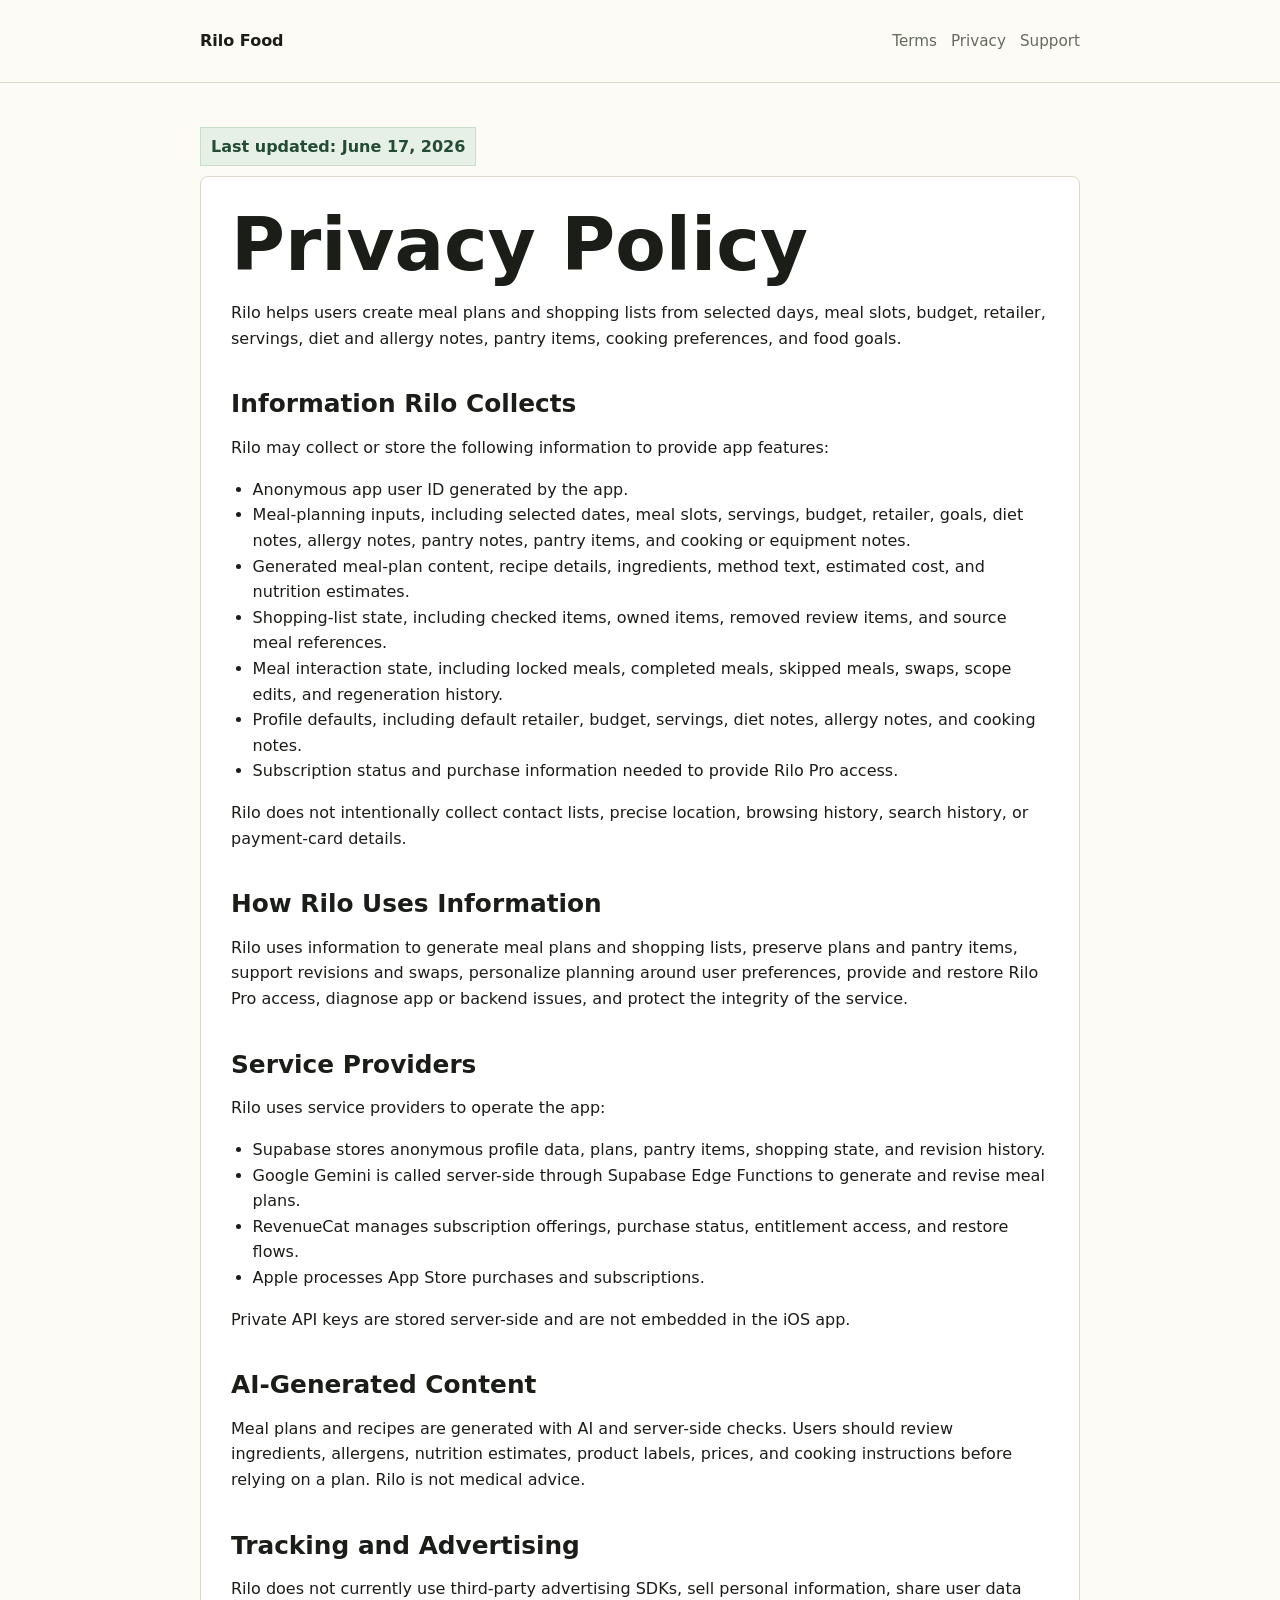
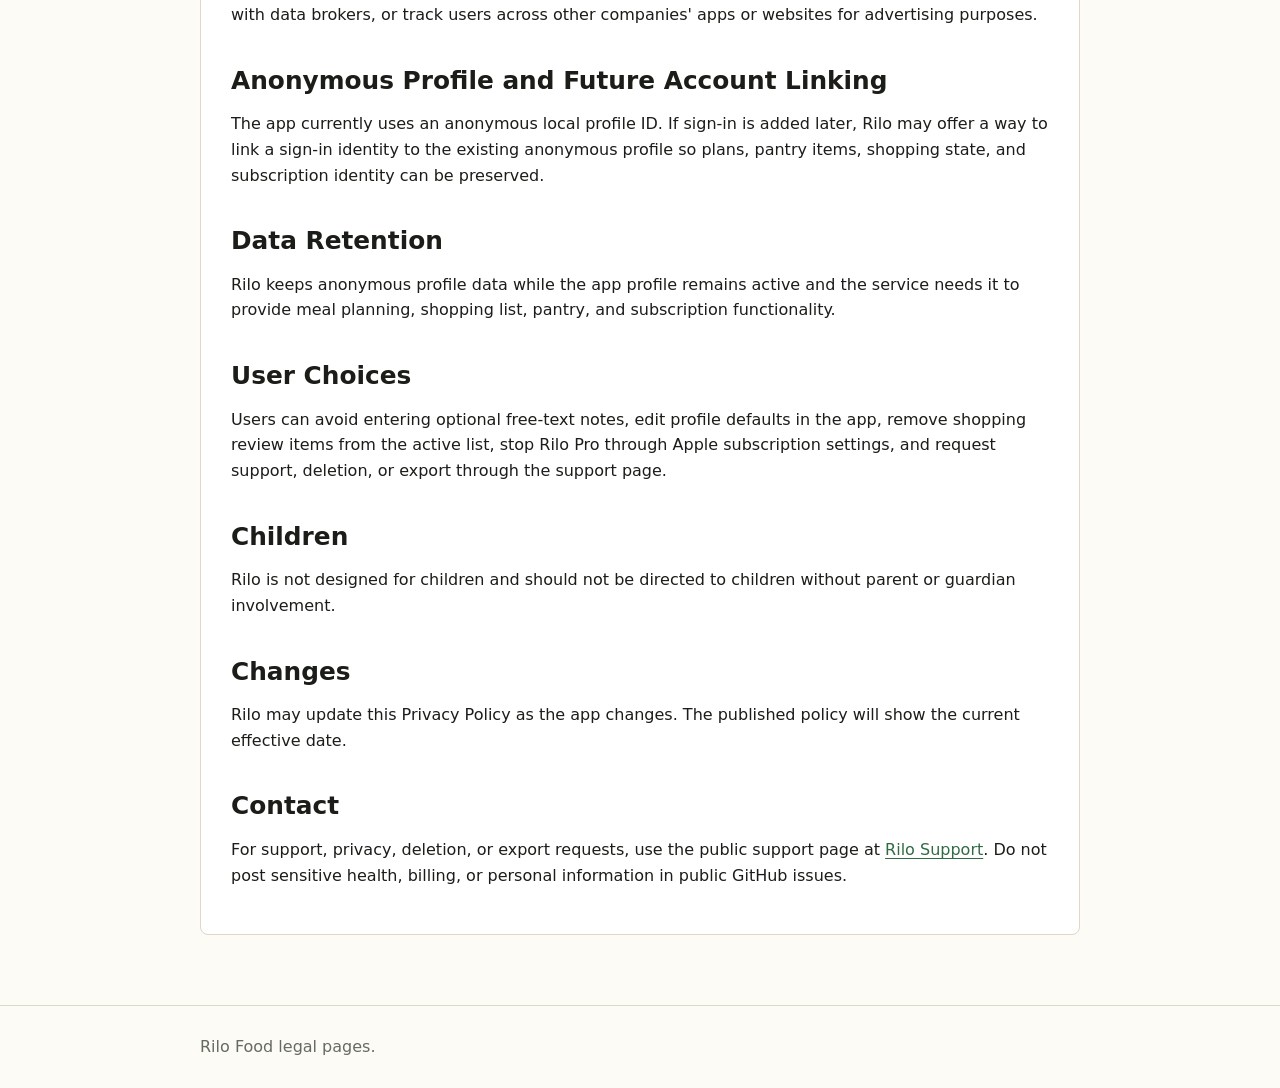
==== privacy/index.html @ 9cd0ecc7 "Add Rilo Food legal pages" ====
<!doctype html>
<html lang="en">
  <head>
    <meta charset="utf-8">
    <meta name="viewport" content="width=device-width, initial-scale=1">
    <title>Privacy Policy - Rilo Food</title>
    <meta name="description" content="Privacy Policy for Rilo Food.">
    <link rel="stylesheet" href="../assets/styles.css">
  </head>
  <body>
    <header class="site-header">
      <div class="wrap nav">
        <a class="brand" href="../">Rilo Food</a>
        <nav class="nav-links" aria-label="Legal pages">
          <a href="../terms/">Terms</a>
          <a href="../privacy/">Privacy</a>
          <a href="../support/">Support</a>
        </nav>
      </div>
    </header>

    <main class="wrap">
      <p class="updated">Last updated: June 17, 2026</p>
      <article class="legal">
        <h1>Privacy Policy</h1>
        <p>Rilo helps users create meal plans and shopping lists from selected days, meal slots, budget, retailer, servings, diet and allergy notes, pantry items, cooking preferences, and food goals.</p>

        <h2>Information Rilo Collects</h2>
        <p>Rilo may collect or store the following information to provide app features:</p>
        <ul>
          <li>Anonymous app user ID generated by the app.</li>
          <li>Meal-planning inputs, including selected dates, meal slots, servings, budget, retailer, goals, diet notes, allergy notes, pantry notes, pantry items, and cooking or equipment notes.</li>
          <li>Generated meal-plan content, recipe details, ingredients, method text, estimated cost, and nutrition estimates.</li>
          <li>Shopping-list state, including checked items, owned items, removed review items, and source meal references.</li>
          <li>Meal interaction state, including locked meals, completed meals, skipped meals, swaps, scope edits, and regeneration history.</li>
          <li>Profile defaults, including default retailer, budget, servings, diet notes, allergy notes, and cooking notes.</li>
          <li>Subscription status and purchase information needed to provide Rilo Pro access.</li>
        </ul>
        <p>Rilo does not intentionally collect contact lists, precise location, browsing history, search history, or payment-card details.</p>

        <h2>How Rilo Uses Information</h2>
        <p>Rilo uses information to generate meal plans and shopping lists, preserve plans and pantry items, support revisions and swaps, personalize planning around user preferences, provide and restore Rilo Pro access, diagnose app or backend issues, and protect the integrity of the service.</p>

        <h2>Service Providers</h2>
        <p>Rilo uses service providers to operate the app:</p>
        <ul>
          <li>Supabase stores anonymous profile data, plans, pantry items, shopping state, and revision history.</li>
          <li>Google Gemini is called server-side through Supabase Edge Functions to generate and revise meal plans.</li>
          <li>RevenueCat manages subscription offerings, purchase status, entitlement access, and restore flows.</li>
          <li>Apple processes App Store purchases and subscriptions.</li>
        </ul>
        <p>Private API keys are stored server-side and are not embedded in the iOS app.</p>

        <h2>AI-Generated Content</h2>
        <p>Meal plans and recipes are generated with AI and server-side checks. Users should review ingredients, allergens, nutrition estimates, product labels, prices, and cooking instructions before relying on a plan. Rilo is not medical advice.</p>

        <h2>Tracking and Advertising</h2>
        <p>Rilo does not currently use third-party advertising SDKs, sell personal information, share user data with data brokers, or track users across other companies' apps or websites for advertising purposes.</p>

        <h2>Anonymous Profile and Future Account Linking</h2>
        <p>The app currently uses an anonymous local profile ID. If sign-in is added later, Rilo may offer a way to link a sign-in identity to the existing anonymous profile so plans, pantry items, shopping state, and subscription identity can be preserved.</p>

        <h2>Data Retention</h2>
        <p>Rilo keeps anonymous profile data while the app profile remains active and the service needs it to provide meal planning, shopping list, pantry, and subscription functionality.</p>

        <h2>User Choices</h2>
        <p>Users can avoid entering optional free-text notes, edit profile defaults in the app, remove shopping review items from the active list, stop Rilo Pro through Apple subscription settings, and request support, deletion, or export through the support page.</p>

        <h2>Children</h2>
        <p>Rilo is not designed for children and should not be directed to children without parent or guardian involvement.</p>

        <h2>Changes</h2>
        <p>Rilo may update this Privacy Policy as the app changes. The published policy will show the current effective date.</p>

        <h2>Contact</h2>
        <p>For support, privacy, deletion, or export requests, use the public support page at <a href="../support/">Rilo Support</a>. Do not post sensitive health, billing, or personal information in public GitHub issues.</p>
      </article>
    </main>

    <footer class="site-footer">
      <div class="wrap muted">Rilo Food legal pages.</div>
    </footer>
  </body>
</html>
---- assets/styles.css ----
:root {
  color-scheme: light;
  --ink: #1b1d18;
  --muted: #666b5f;
  --paper: #fcfbf6;
  --panel: #ffffff;
  --line: #ded8c8;
  --accent: #316b45;
  --accent-soft: #e7f0e7;
}

* {
  box-sizing: border-box;
}

html {
  background: var(--paper);
  color: var(--ink);
  font-family: Inter, ui-sans-serif, system-ui, -apple-system, BlinkMacSystemFont, "Segoe UI", sans-serif;
  line-height: 1.6;
}

body {
  margin: 0;
}

a {
  color: var(--accent);
  text-decoration-thickness: 0.08em;
  text-underline-offset: 0.16em;
}

.site-header,
.site-footer {
  border-color: var(--line);
  border-style: solid;
  border-width: 0 0 1px;
}

.site-footer {
  border-width: 1px 0 0;
}

.wrap {
  margin: 0 auto;
  max-width: 920px;
  padding: 28px 20px;
}

.nav {
  align-items: center;
  display: flex;
  gap: 18px;
  justify-content: space-between;
}

.brand {
  color: var(--ink);
  font-weight: 800;
  letter-spacing: 0;
  text-decoration: none;
}

.nav-links {
  display: flex;
  flex-wrap: wrap;
  gap: 14px;
  justify-content: flex-end;
}

.nav-links a {
  color: var(--muted);
  font-size: 0.95rem;
  text-decoration: none;
}

.hero {
  padding: 60px 20px 42px;
}

.eyebrow {
  color: var(--accent);
  font-size: 0.78rem;
  font-weight: 800;
  letter-spacing: 0.08em;
  margin: 0 0 12px;
  text-transform: uppercase;
}

h1 {
  font-size: clamp(2.2rem, 6vw, 4.6rem);
  line-height: 1.02;
  margin: 0 0 18px;
  max-width: 780px;
}

h2 {
  font-size: 1.55rem;
  line-height: 1.2;
  margin: 38px 0 12px;
}

h3 {
  font-size: 1.1rem;
  margin: 26px 0 8px;
}

p,
li {
  font-size: 1rem;
}

.lead {
  color: var(--muted);
  font-size: 1.16rem;
  max-width: 720px;
}

.updated {
  background: var(--accent-soft);
  border: 1px solid #c9dec9;
  color: #244b33;
  display: inline-block;
  font-weight: 700;
  margin: 16px 0 10px;
  padding: 6px 10px;
}

.cards {
  display: grid;
  gap: 14px;
  grid-template-columns: repeat(auto-fit, minmax(220px, 1fr));
  margin-top: 26px;
}

.card {
  background: var(--panel);
  border: 1px solid var(--line);
  border-radius: 8px;
  color: var(--ink);
  display: block;
  padding: 18px;
  text-decoration: none;
}

.card strong {
  display: block;
  font-size: 1.05rem;
  margin-bottom: 6px;
}

.card span {
  color: var(--muted);
  display: block;
}

.legal {
  background: var(--panel);
  border: 1px solid var(--line);
  border-radius: 8px;
  margin-bottom: 42px;
  padding: 30px;
}

.legal ul,
.legal ol {
  padding-left: 1.35rem;
}

.notice {
  background: #fff8dd;
  border: 1px solid #e8d994;
  border-radius: 8px;
  margin: 24px 0;
  padding: 14px 16px;
}

.muted {
  color: var(--muted);
}

@media (max-width: 640px) {
  .nav {
    align-items: flex-start;
    flex-direction: column;
  }

  .hero {
    padding-top: 42px;
  }

  .legal {
    border-left: 0;
    border-radius: 0;
    border-right: 0;
    margin-left: -20px;
    margin-right: -20px;
    padding: 22px 20px;
  }
}
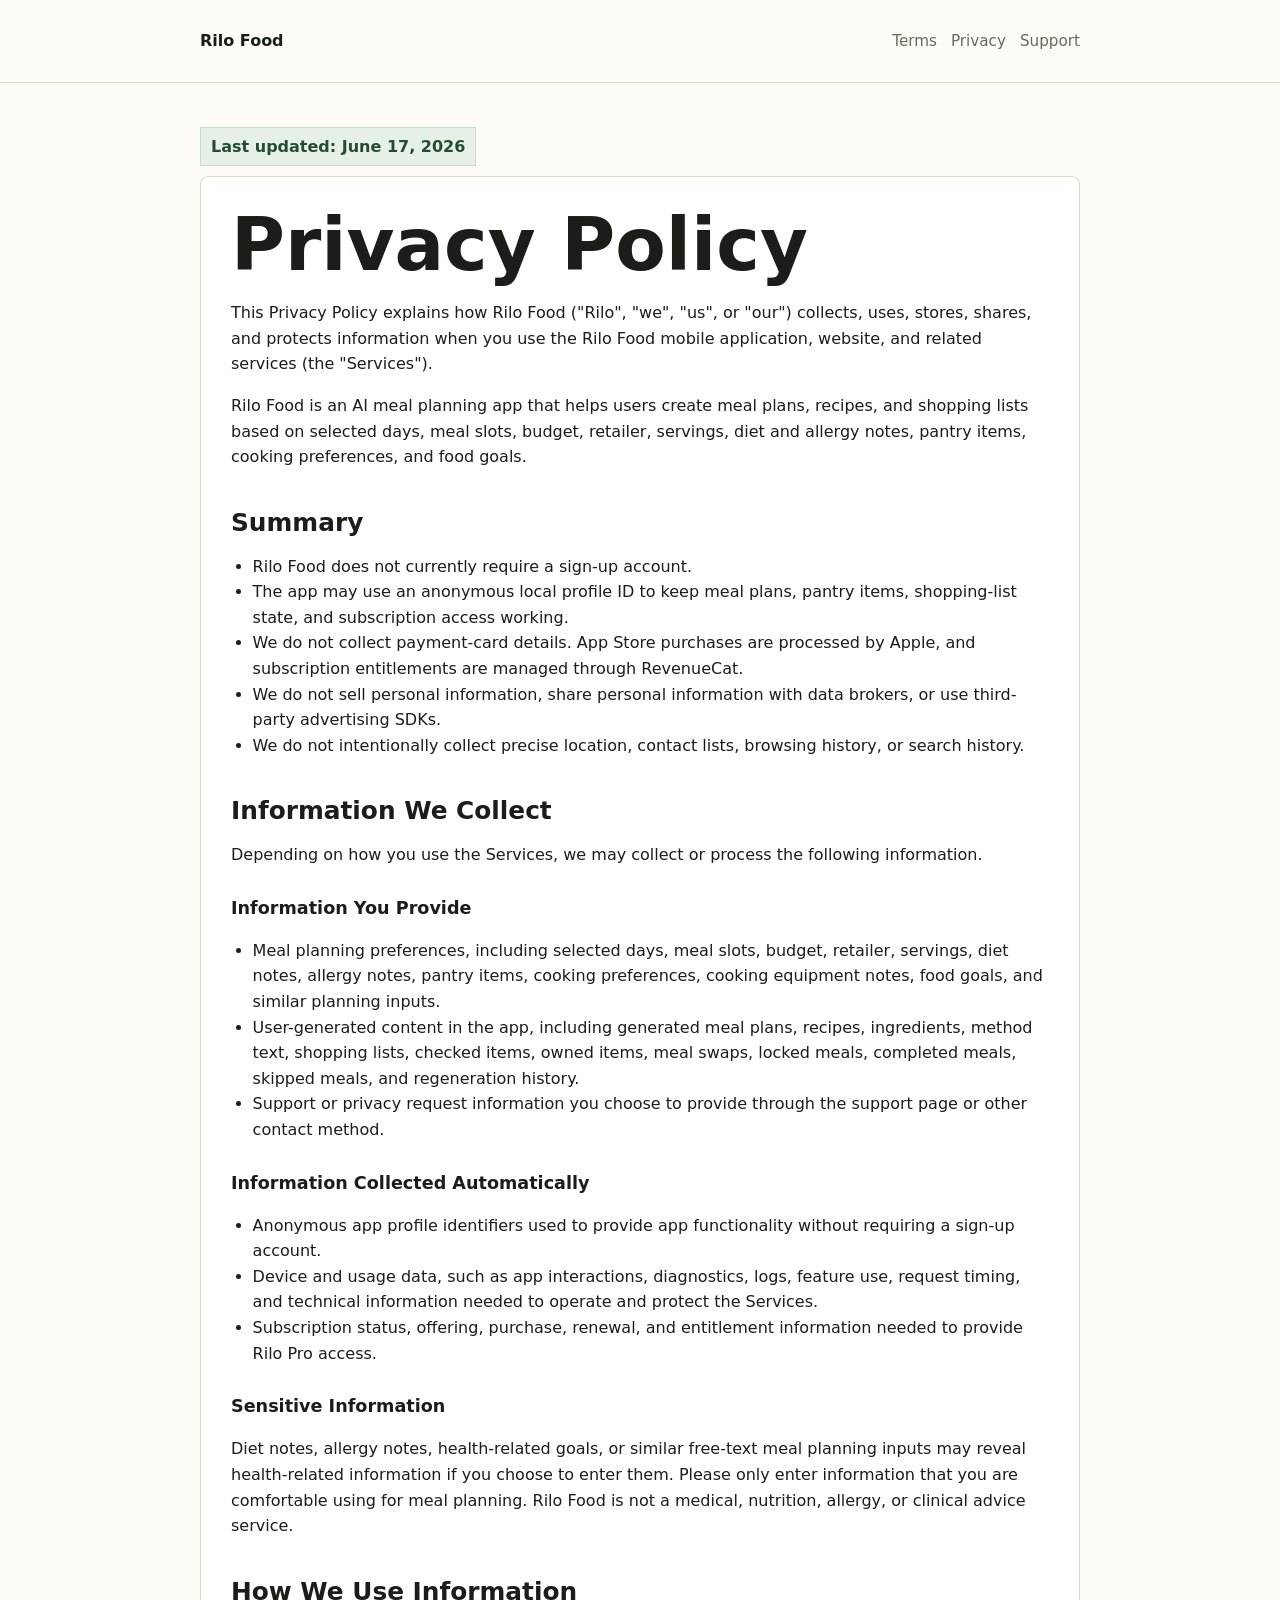
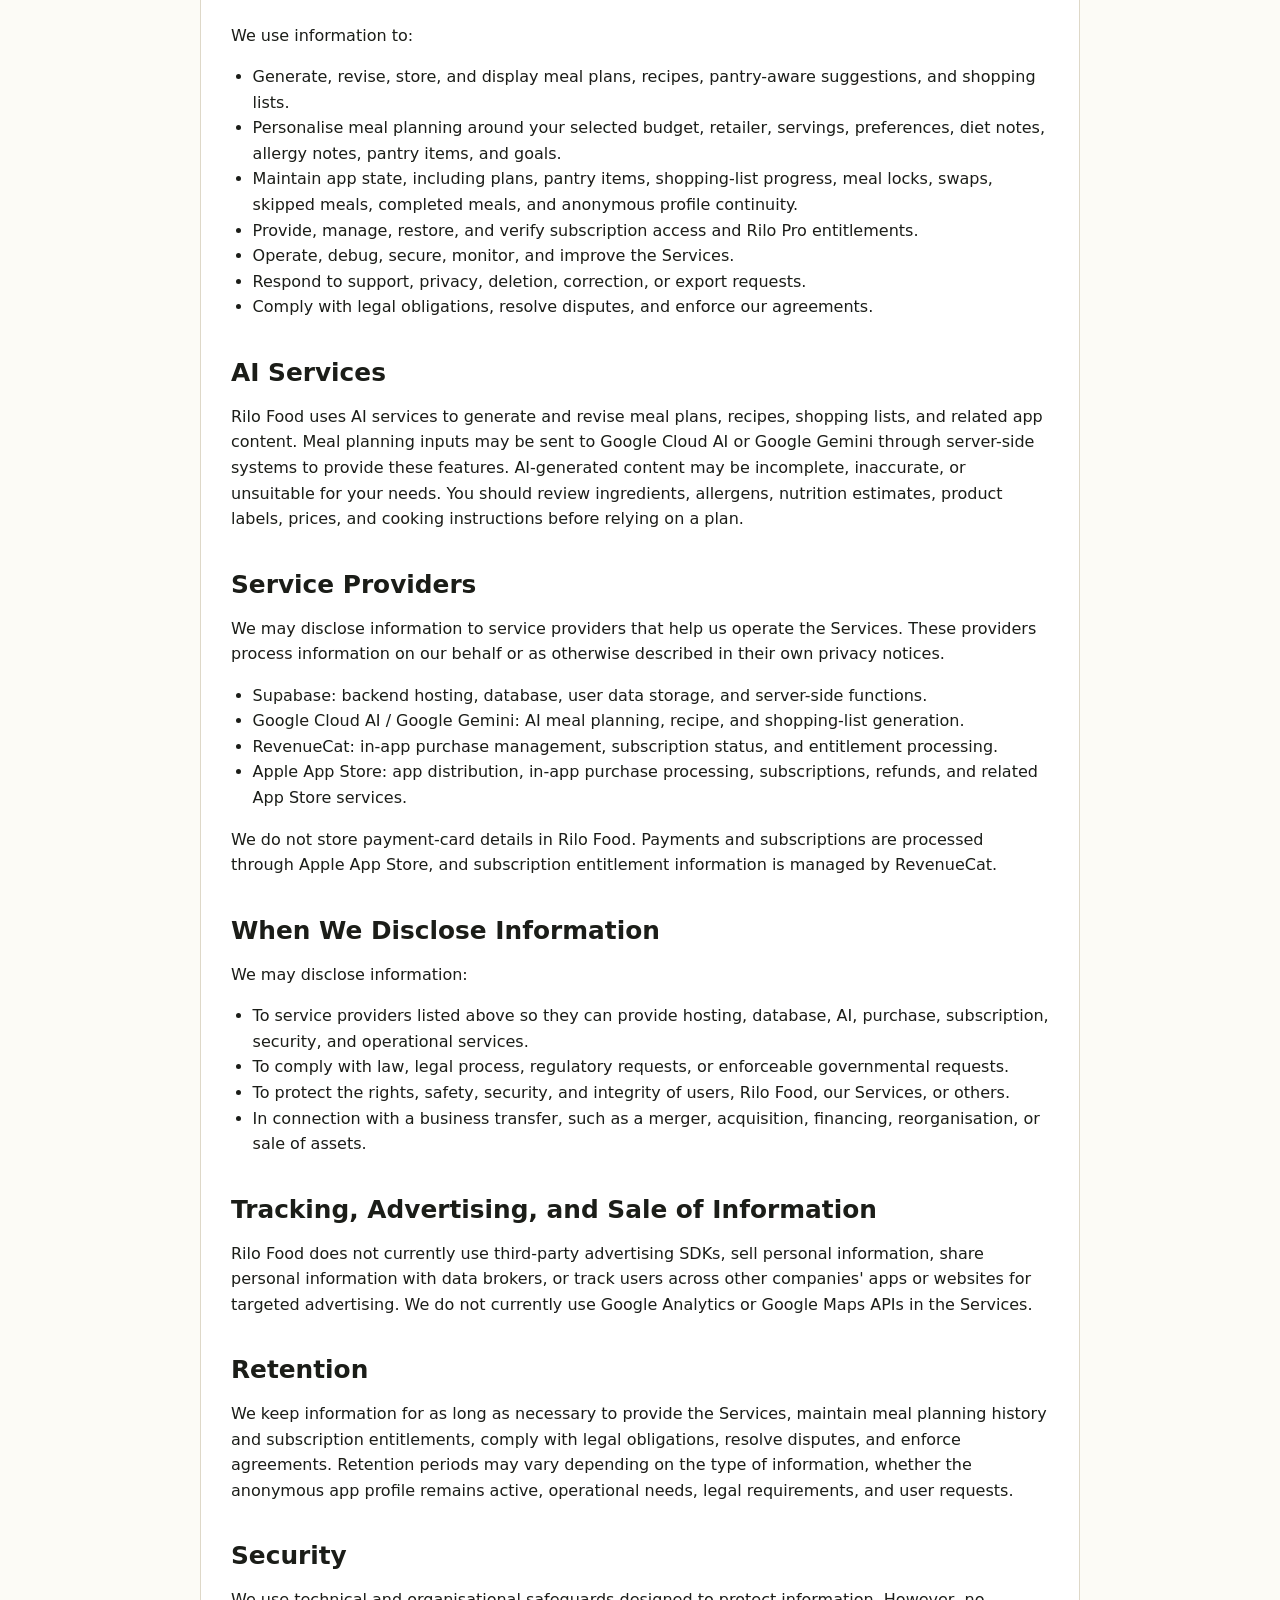
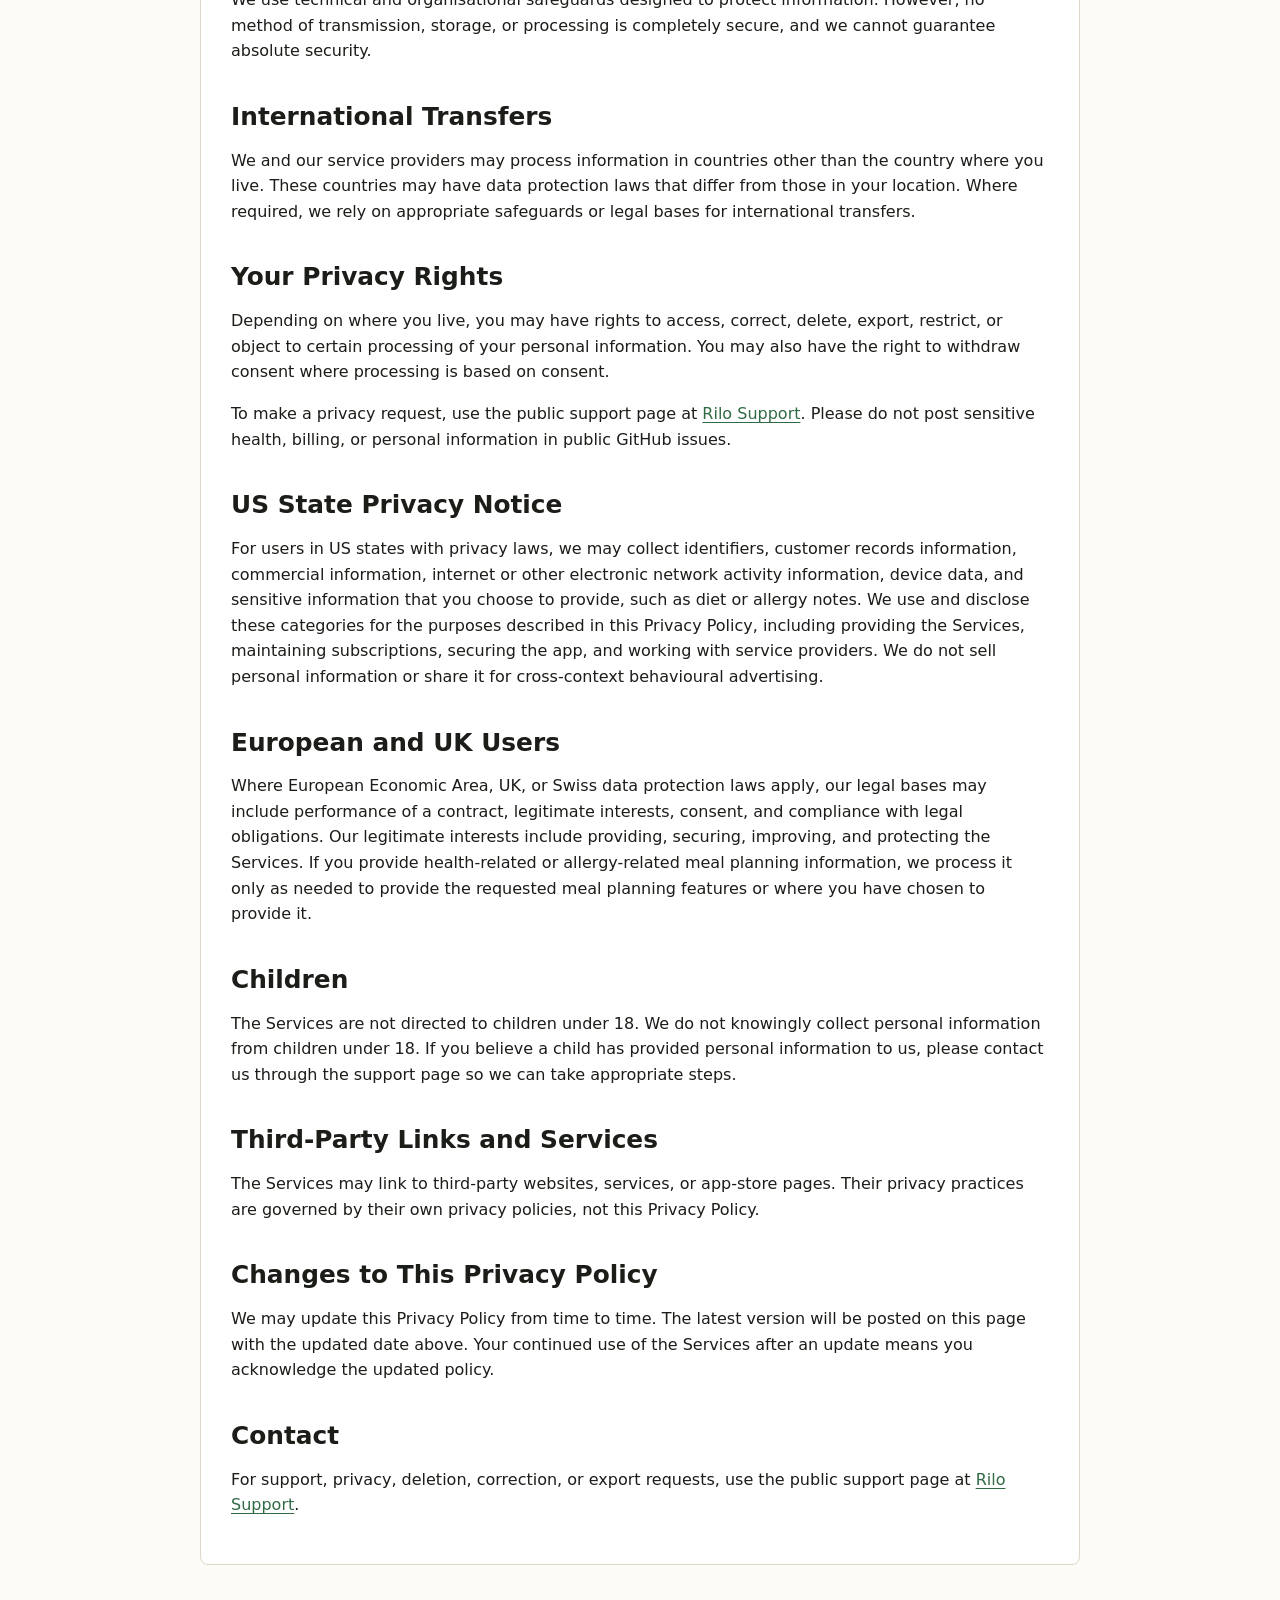
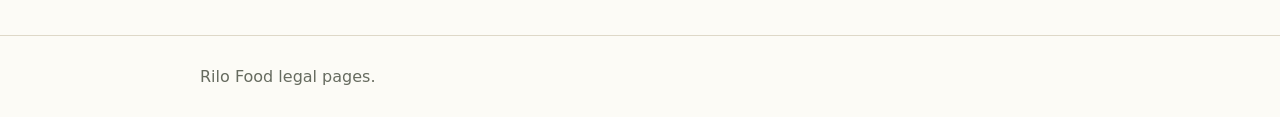
==== commit d44a398e: "Update privacy policy" ====
--- a/privacy/index.html
+++ b/privacy/index.html
@@ -23,57 +23,105 @@
       <p class="updated">Last updated: June 17, 2026</p>
       <article class="legal">
         <h1>Privacy Policy</h1>
-        <p>Rilo helps users create meal plans and shopping lists from selected days, meal slots, budget, retailer, servings, diet and allergy notes, pantry items, cooking preferences, and food goals.</p>
+        <p>This Privacy Policy explains how Rilo Food ("Rilo", "we", "us", or "our") collects, uses, stores, shares, and protects information when you use the Rilo Food mobile application, website, and related services (the "Services").</p>
+        <p>Rilo Food is an AI meal planning app that helps users create meal plans, recipes, and shopping lists based on selected days, meal slots, budget, retailer, servings, diet and allergy notes, pantry items, cooking preferences, and food goals.</p>
 
-        <h2>Information Rilo Collects</h2>
-        <p>Rilo may collect or store the following information to provide app features:</p>
+        <h2>Summary</h2>
         <ul>
-          <li>Anonymous app user ID generated by the app.</li>
-          <li>Meal-planning inputs, including selected dates, meal slots, servings, budget, retailer, goals, diet notes, allergy notes, pantry notes, pantry items, and cooking or equipment notes.</li>
-          <li>Generated meal-plan content, recipe details, ingredients, method text, estimated cost, and nutrition estimates.</li>
-          <li>Shopping-list state, including checked items, owned items, removed review items, and source meal references.</li>
-          <li>Meal interaction state, including locked meals, completed meals, skipped meals, swaps, scope edits, and regeneration history.</li>
-          <li>Profile defaults, including default retailer, budget, servings, diet notes, allergy notes, and cooking notes.</li>
-          <li>Subscription status and purchase information needed to provide Rilo Pro access.</li>
+          <li>Rilo Food does not currently require a sign-up account.</li>
+          <li>The app may use an anonymous local profile ID to keep meal plans, pantry items, shopping-list state, and subscription access working.</li>
+          <li>We do not collect payment-card details. App Store purchases are processed by Apple, and subscription entitlements are managed through RevenueCat.</li>
+          <li>We do not sell personal information, share personal information with data brokers, or use third-party advertising SDKs.</li>
+          <li>We do not intentionally collect precise location, contact lists, browsing history, or search history.</li>
         </ul>
-        <p>Rilo does not intentionally collect contact lists, precise location, browsing history, search history, or payment-card details.</p>
 
-        <h2>How Rilo Uses Information</h2>
-        <p>Rilo uses information to generate meal plans and shopping lists, preserve plans and pantry items, support revisions and swaps, personalize planning around user preferences, provide and restore Rilo Pro access, diagnose app or backend issues, and protect the integrity of the service.</p>
+        <h2>Information We Collect</h2>
+        <p>Depending on how you use the Services, we may collect or process the following information.</p>
+
+        <h3>Information You Provide</h3>
+        <ul>
+          <li>Meal planning preferences, including selected days, meal slots, budget, retailer, servings, diet notes, allergy notes, pantry items, cooking preferences, cooking equipment notes, food goals, and similar planning inputs.</li>
+          <li>User-generated content in the app, including generated meal plans, recipes, ingredients, method text, shopping lists, checked items, owned items, meal swaps, locked meals, completed meals, skipped meals, and regeneration history.</li>
+          <li>Support or privacy request information you choose to provide through the support page or other contact method.</li>
+        </ul>
+
+        <h3>Information Collected Automatically</h3>
+        <ul>
+          <li>Anonymous app profile identifiers used to provide app functionality without requiring a sign-up account.</li>
+          <li>Device and usage data, such as app interactions, diagnostics, logs, feature use, request timing, and technical information needed to operate and protect the Services.</li>
+          <li>Subscription status, offering, purchase, renewal, and entitlement information needed to provide Rilo Pro access.</li>
+        </ul>
+
+        <h3>Sensitive Information</h3>
+        <p>Diet notes, allergy notes, health-related goals, or similar free-text meal planning inputs may reveal health-related information if you choose to enter them. Please only enter information that you are comfortable using for meal planning. Rilo Food is not a medical, nutrition, allergy, or clinical advice service.</p>
+
+        <h2>How We Use Information</h2>
+        <p>We use information to:</p>
+        <ul>
+          <li>Generate, revise, store, and display meal plans, recipes, pantry-aware suggestions, and shopping lists.</li>
+          <li>Personalise meal planning around your selected budget, retailer, servings, preferences, diet notes, allergy notes, pantry items, and goals.</li>
+          <li>Maintain app state, including plans, pantry items, shopping-list progress, meal locks, swaps, skipped meals, completed meals, and anonymous profile continuity.</li>
+          <li>Provide, manage, restore, and verify subscription access and Rilo Pro entitlements.</li>
+          <li>Operate, debug, secure, monitor, and improve the Services.</li>
+          <li>Respond to support, privacy, deletion, correction, or export requests.</li>
+          <li>Comply with legal obligations, resolve disputes, and enforce our agreements.</li>
+        </ul>
+
+        <h2>AI Services</h2>
+        <p>Rilo Food uses AI services to generate and revise meal plans, recipes, shopping lists, and related app content. Meal planning inputs may be sent to Google Cloud AI or Google Gemini through server-side systems to provide these features. AI-generated content may be incomplete, inaccurate, or unsuitable for your needs. You should review ingredients, allergens, nutrition estimates, product labels, prices, and cooking instructions before relying on a plan.</p>
 
         <h2>Service Providers</h2>
-        <p>Rilo uses service providers to operate the app:</p>
+        <p>We may disclose information to service providers that help us operate the Services. These providers process information on our behalf or as otherwise described in their own privacy notices.</p>
         <ul>
-          <li>Supabase stores anonymous profile data, plans, pantry items, shopping state, and revision history.</li>
-          <li>Google Gemini is called server-side through Supabase Edge Functions to generate and revise meal plans.</li>
-          <li>RevenueCat manages subscription offerings, purchase status, entitlement access, and restore flows.</li>
-          <li>Apple processes App Store purchases and subscriptions.</li>
+          <li>Supabase: backend hosting, database, user data storage, and server-side functions.</li>
+          <li>Google Cloud AI / Google Gemini: AI meal planning, recipe, and shopping-list generation.</li>
+          <li>RevenueCat: in-app purchase management, subscription status, and entitlement processing.</li>
+          <li>Apple App Store: app distribution, in-app purchase processing, subscriptions, refunds, and related App Store services.</li>
         </ul>
-        <p>Private API keys are stored server-side and are not embedded in the iOS app.</p>
+        <p>We do not store payment-card details in Rilo Food. Payments and subscriptions are processed through Apple App Store, and subscription entitlement information is managed by RevenueCat.</p>
 
-        <h2>AI-Generated Content</h2>
-        <p>Meal plans and recipes are generated with AI and server-side checks. Users should review ingredients, allergens, nutrition estimates, product labels, prices, and cooking instructions before relying on a plan. Rilo is not medical advice.</p>
+        <h2>When We Disclose Information</h2>
+        <p>We may disclose information:</p>
+        <ul>
+          <li>To service providers listed above so they can provide hosting, database, AI, purchase, subscription, security, and operational services.</li>
+          <li>To comply with law, legal process, regulatory requests, or enforceable governmental requests.</li>
+          <li>To protect the rights, safety, security, and integrity of users, Rilo Food, our Services, or others.</li>
+          <li>In connection with a business transfer, such as a merger, acquisition, financing, reorganisation, or sale of assets.</li>
+        </ul>
 
-        <h2>Tracking and Advertising</h2>
-        <p>Rilo does not currently use third-party advertising SDKs, sell personal information, share user data with data brokers, or track users across other companies' apps or websites for advertising purposes.</p>
+        <h2>Tracking, Advertising, and Sale of Information</h2>
+        <p>Rilo Food does not currently use third-party advertising SDKs, sell personal information, share personal information with data brokers, or track users across other companies' apps or websites for targeted advertising. We do not currently use Google Analytics or Google Maps APIs in the Services.</p>
 
-        <h2>Anonymous Profile and Future Account Linking</h2>
-        <p>The app currently uses an anonymous local profile ID. If sign-in is added later, Rilo may offer a way to link a sign-in identity to the existing anonymous profile so plans, pantry items, shopping state, and subscription identity can be preserved.</p>
+        <h2>Retention</h2>
+        <p>We keep information for as long as necessary to provide the Services, maintain meal planning history and subscription entitlements, comply with legal obligations, resolve disputes, and enforce agreements. Retention periods may vary depending on the type of information, whether the anonymous app profile remains active, operational needs, legal requirements, and user requests.</p>
 
-        <h2>Data Retention</h2>
-        <p>Rilo keeps anonymous profile data while the app profile remains active and the service needs it to provide meal planning, shopping list, pantry, and subscription functionality.</p>
+        <h2>Security</h2>
+        <p>We use technical and organisational safeguards designed to protect information. However, no method of transmission, storage, or processing is completely secure, and we cannot guarantee absolute security.</p>
 
-        <h2>User Choices</h2>
-        <p>Users can avoid entering optional free-text notes, edit profile defaults in the app, remove shopping review items from the active list, stop Rilo Pro through Apple subscription settings, and request support, deletion, or export through the support page.</p>
+        <h2>International Transfers</h2>
+        <p>We and our service providers may process information in countries other than the country where you live. These countries may have data protection laws that differ from those in your location. Where required, we rely on appropriate safeguards or legal bases for international transfers.</p>
+
+        <h2>Your Privacy Rights</h2>
+        <p>Depending on where you live, you may have rights to access, correct, delete, export, restrict, or object to certain processing of your personal information. You may also have the right to withdraw consent where processing is based on consent.</p>
+        <p>To make a privacy request, use the public support page at <a href="../support/">Rilo Support</a>. Please do not post sensitive health, billing, or personal information in public GitHub issues.</p>
+
+        <h2>US State Privacy Notice</h2>
+        <p>For users in US states with privacy laws, we may collect identifiers, customer records information, commercial information, internet or other electronic network activity information, device data, and sensitive information that you choose to provide, such as diet or allergy notes. We use and disclose these categories for the purposes described in this Privacy Policy, including providing the Services, maintaining subscriptions, securing the app, and working with service providers. We do not sell personal information or share it for cross-context behavioural advertising.</p>
+
+        <h2>European and UK Users</h2>
+        <p>Where European Economic Area, UK, or Swiss data protection laws apply, our legal bases may include performance of a contract, legitimate interests, consent, and compliance with legal obligations. Our legitimate interests include providing, securing, improving, and protecting the Services. If you provide health-related or allergy-related meal planning information, we process it only as needed to provide the requested meal planning features or where you have chosen to provide it.</p>
 
         <h2>Children</h2>
-        <p>Rilo is not designed for children and should not be directed to children without parent or guardian involvement.</p>
+        <p>The Services are not directed to children under 18. We do not knowingly collect personal information from children under 18. If you believe a child has provided personal information to us, please contact us through the support page so we can take appropriate steps.</p>
 
-        <h2>Changes</h2>
-        <p>Rilo may update this Privacy Policy as the app changes. The published policy will show the current effective date.</p>
+        <h2>Third-Party Links and Services</h2>
+        <p>The Services may link to third-party websites, services, or app-store pages. Their privacy practices are governed by their own privacy policies, not this Privacy Policy.</p>
+
+        <h2>Changes to This Privacy Policy</h2>
+        <p>We may update this Privacy Policy from time to time. The latest version will be posted on this page with the updated date above. Your continued use of the Services after an update means you acknowledge the updated policy.</p>
 
         <h2>Contact</h2>
-        <p>For support, privacy, deletion, or export requests, use the public support page at <a href="../support/">Rilo Support</a>. Do not post sensitive health, billing, or personal information in public GitHub issues.</p>
+        <p>For support, privacy, deletion, correction, or export requests, use the public support page at <a href="../support/">Rilo Support</a>.</p>
       </article>
     </main>
 
@@ -82,4 +130,3 @@
     </footer>
   </body>
 </html>
-
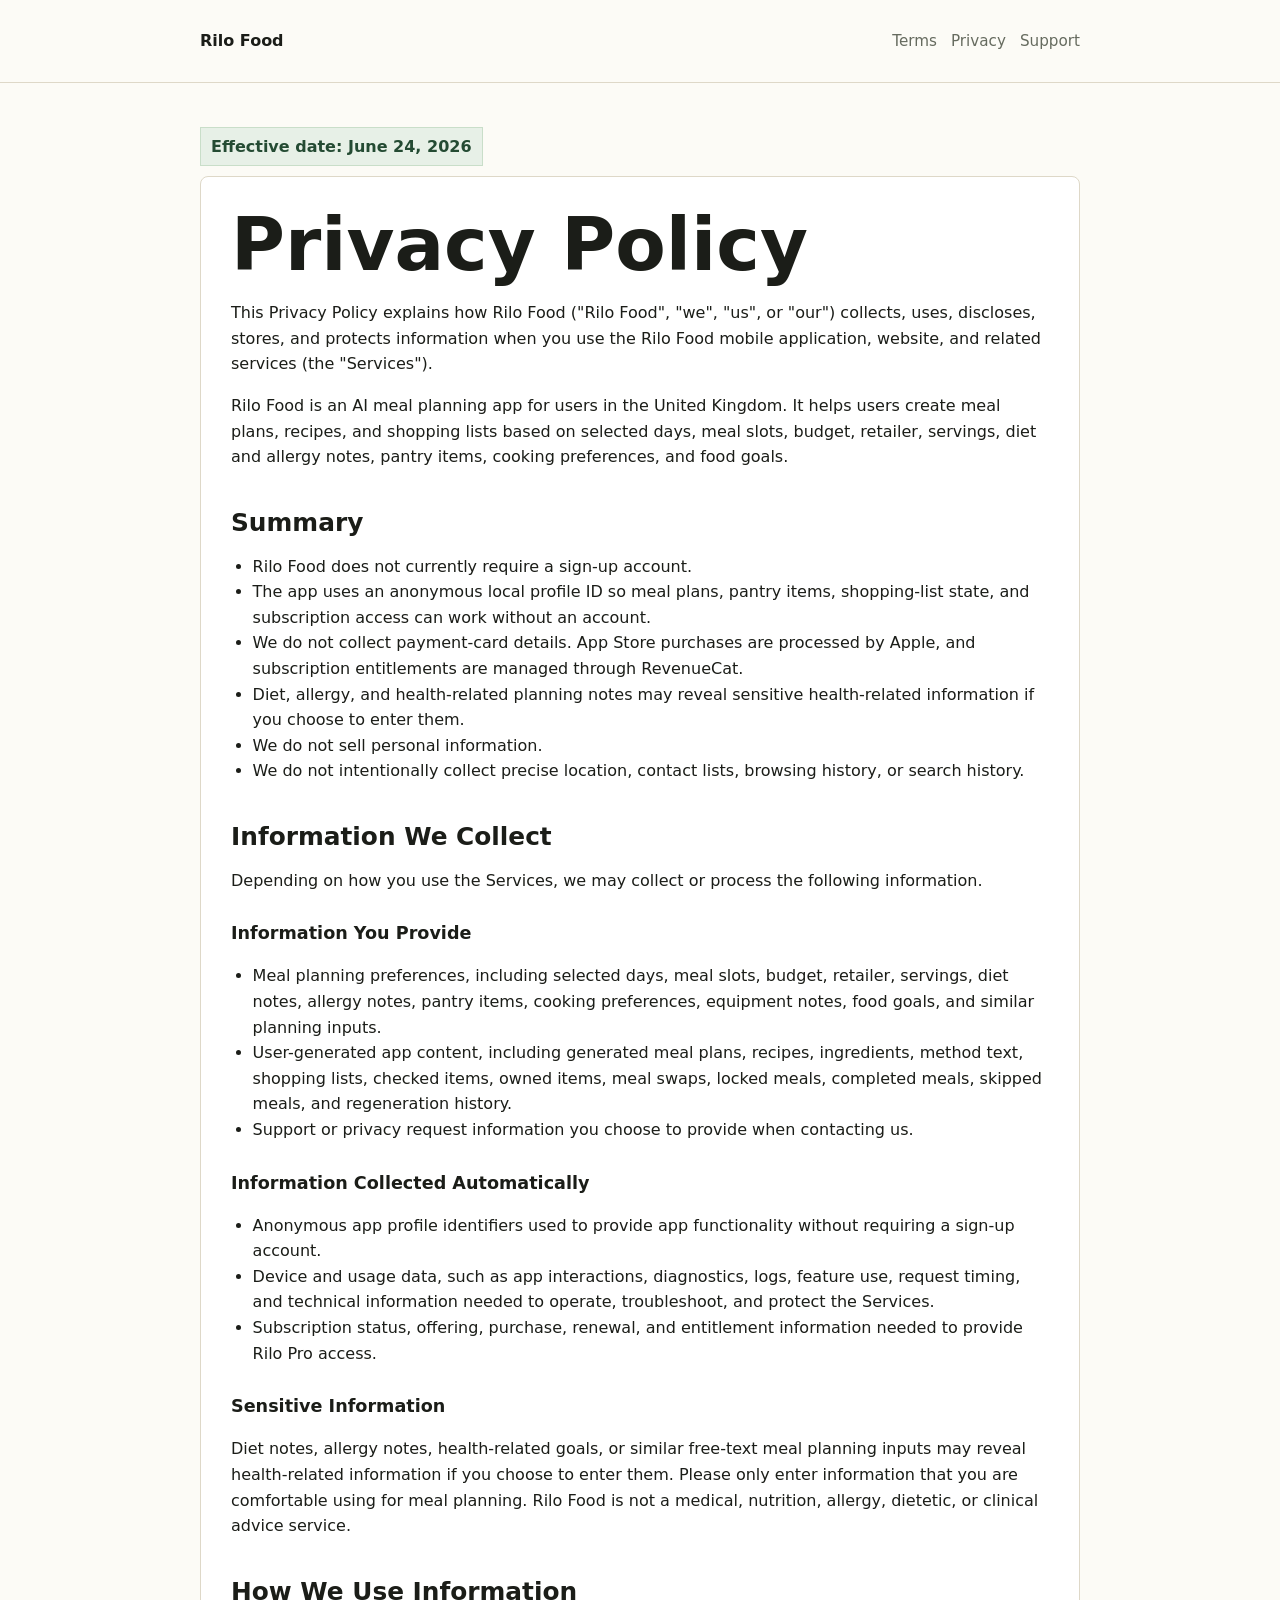
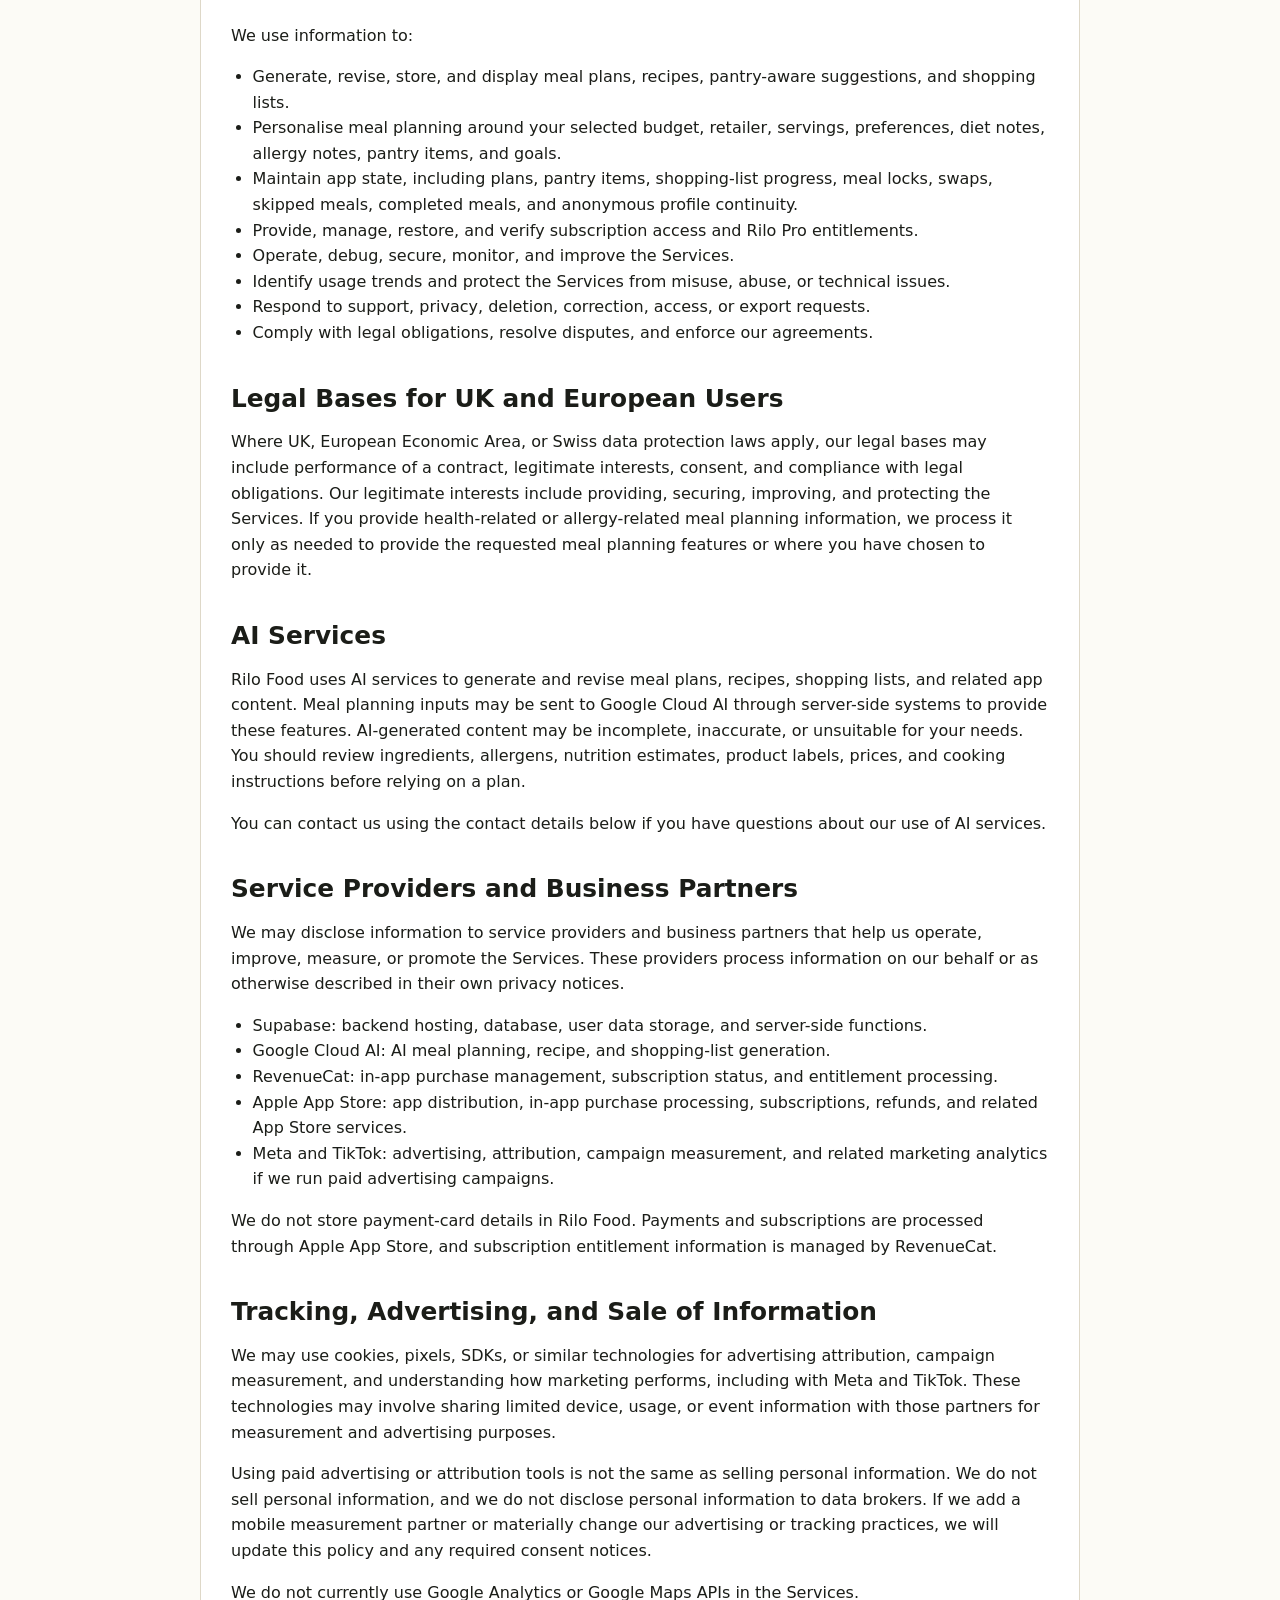
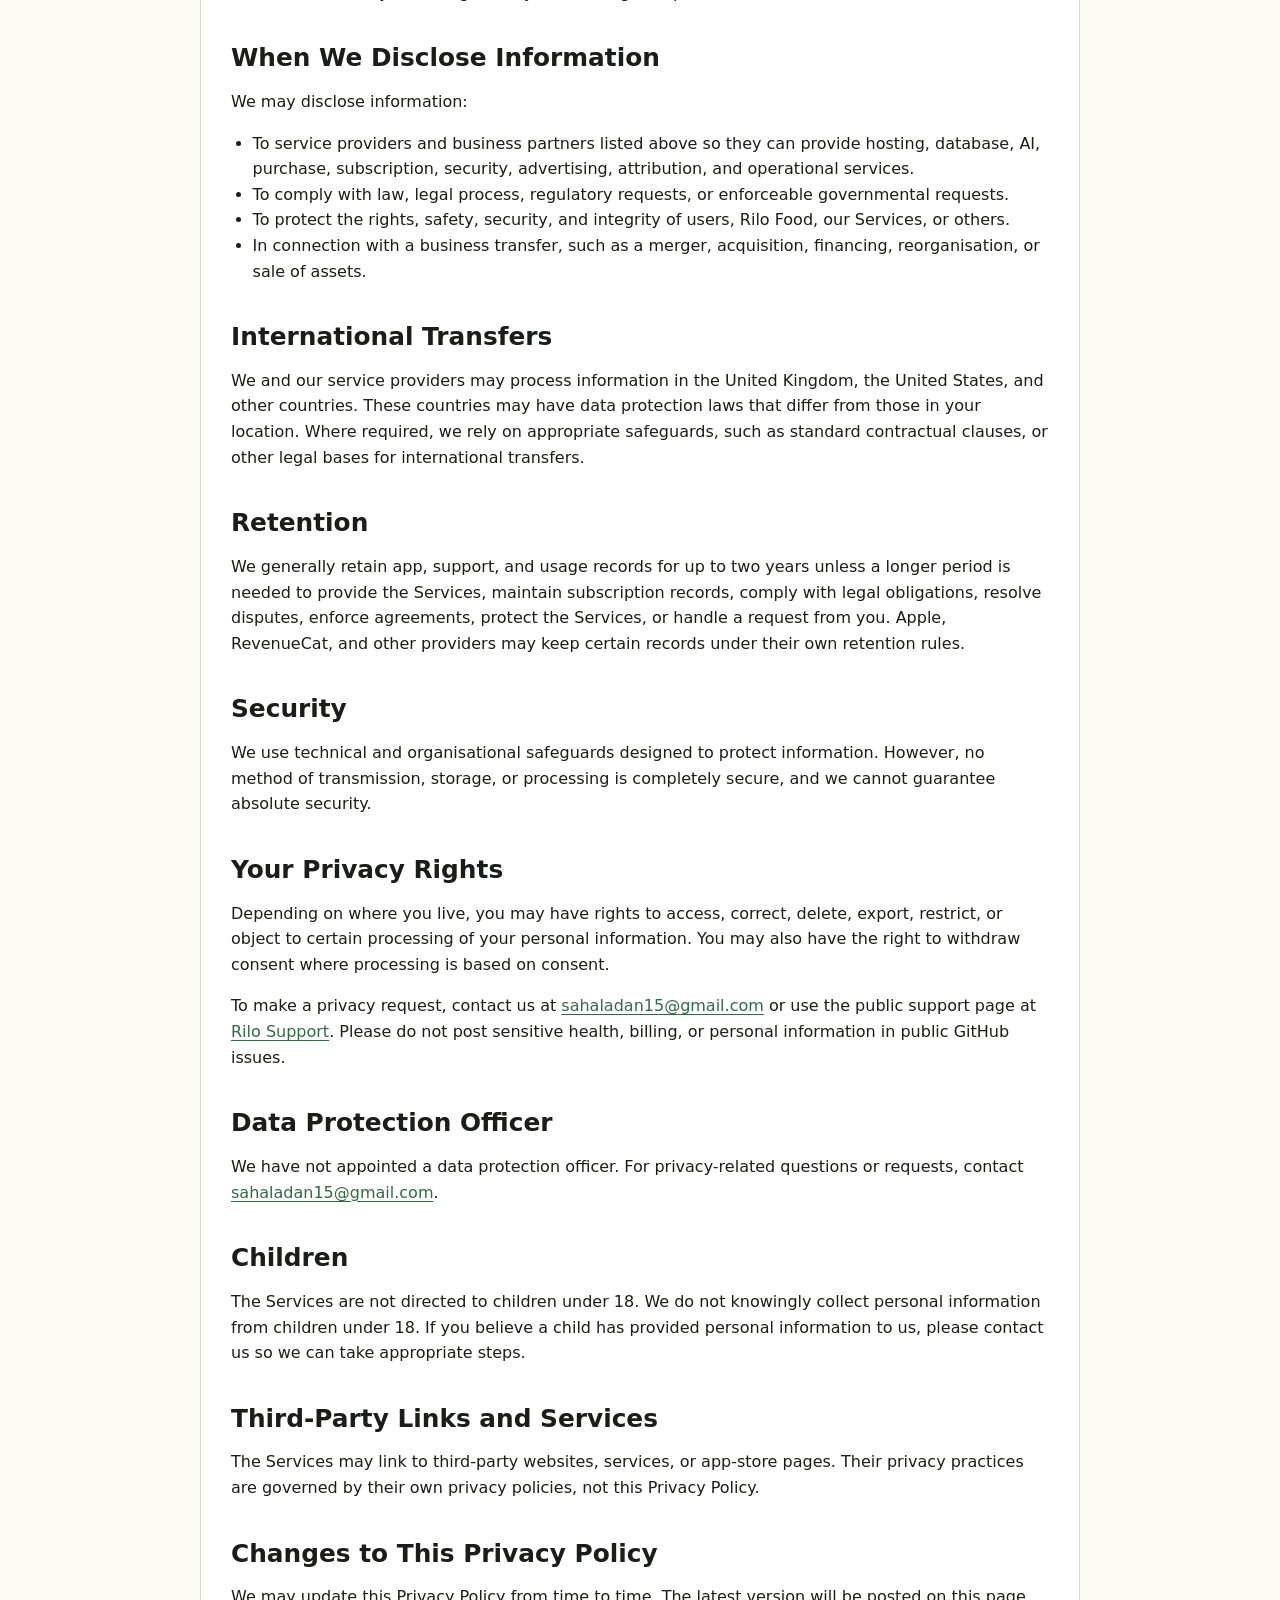
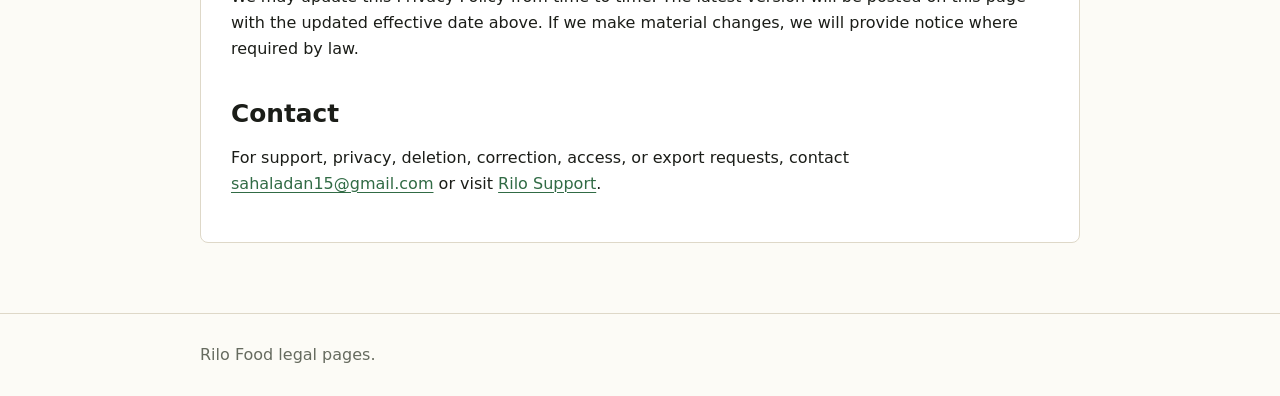
==== commit db96535e: "Update Rilo Food privacy policy" ====
--- a/privacy/index.html
+++ b/privacy/index.html
@@ -20,18 +20,19 @@
     </header>
 
     <main class="wrap">
-      <p class="updated">Last updated: June 17, 2026</p>
+      <p class="updated">Effective date: June 24, 2026</p>
       <article class="legal">
         <h1>Privacy Policy</h1>
-        <p>This Privacy Policy explains how Rilo Food ("Rilo", "we", "us", or "our") collects, uses, stores, shares, and protects information when you use the Rilo Food mobile application, website, and related services (the "Services").</p>
-        <p>Rilo Food is an AI meal planning app that helps users create meal plans, recipes, and shopping lists based on selected days, meal slots, budget, retailer, servings, diet and allergy notes, pantry items, cooking preferences, and food goals.</p>
+        <p>This Privacy Policy explains how Rilo Food ("Rilo Food", "we", "us", or "our") collects, uses, discloses, stores, and protects information when you use the Rilo Food mobile application, website, and related services (the "Services").</p>
+        <p>Rilo Food is an AI meal planning app for users in the United Kingdom. It helps users create meal plans, recipes, and shopping lists based on selected days, meal slots, budget, retailer, servings, diet and allergy notes, pantry items, cooking preferences, and food goals.</p>
 
         <h2>Summary</h2>
         <ul>
           <li>Rilo Food does not currently require a sign-up account.</li>
-          <li>The app may use an anonymous local profile ID to keep meal plans, pantry items, shopping-list state, and subscription access working.</li>
+          <li>The app uses an anonymous local profile ID so meal plans, pantry items, shopping-list state, and subscription access can work without an account.</li>
           <li>We do not collect payment-card details. App Store purchases are processed by Apple, and subscription entitlements are managed through RevenueCat.</li>
-          <li>We do not sell personal information, share personal information with data brokers, or use third-party advertising SDKs.</li>
+          <li>Diet, allergy, and health-related planning notes may reveal sensitive health-related information if you choose to enter them.</li>
+          <li>We do not sell personal information.</li>
           <li>We do not intentionally collect precise location, contact lists, browsing history, or search history.</li>
         </ul>
 
@@ -40,20 +41,20 @@
 
         <h3>Information You Provide</h3>
         <ul>
-          <li>Meal planning preferences, including selected days, meal slots, budget, retailer, servings, diet notes, allergy notes, pantry items, cooking preferences, cooking equipment notes, food goals, and similar planning inputs.</li>
-          <li>User-generated content in the app, including generated meal plans, recipes, ingredients, method text, shopping lists, checked items, owned items, meal swaps, locked meals, completed meals, skipped meals, and regeneration history.</li>
-          <li>Support or privacy request information you choose to provide through the support page or other contact method.</li>
+          <li>Meal planning preferences, including selected days, meal slots, budget, retailer, servings, diet notes, allergy notes, pantry items, cooking preferences, equipment notes, food goals, and similar planning inputs.</li>
+          <li>User-generated app content, including generated meal plans, recipes, ingredients, method text, shopping lists, checked items, owned items, meal swaps, locked meals, completed meals, skipped meals, and regeneration history.</li>
+          <li>Support or privacy request information you choose to provide when contacting us.</li>
         </ul>
 
         <h3>Information Collected Automatically</h3>
         <ul>
           <li>Anonymous app profile identifiers used to provide app functionality without requiring a sign-up account.</li>
-          <li>Device and usage data, such as app interactions, diagnostics, logs, feature use, request timing, and technical information needed to operate and protect the Services.</li>
+          <li>Device and usage data, such as app interactions, diagnostics, logs, feature use, request timing, and technical information needed to operate, troubleshoot, and protect the Services.</li>
           <li>Subscription status, offering, purchase, renewal, and entitlement information needed to provide Rilo Pro access.</li>
         </ul>
 
         <h3>Sensitive Information</h3>
-        <p>Diet notes, allergy notes, health-related goals, or similar free-text meal planning inputs may reveal health-related information if you choose to enter them. Please only enter information that you are comfortable using for meal planning. Rilo Food is not a medical, nutrition, allergy, or clinical advice service.</p>
+        <p>Diet notes, allergy notes, health-related goals, or similar free-text meal planning inputs may reveal health-related information if you choose to enter them. Please only enter information that you are comfortable using for meal planning. Rilo Food is not a medical, nutrition, allergy, dietetic, or clinical advice service.</p>
 
         <h2>How We Use Information</h2>
         <p>We use information to:</p>
@@ -63,65 +64,70 @@
           <li>Maintain app state, including plans, pantry items, shopping-list progress, meal locks, swaps, skipped meals, completed meals, and anonymous profile continuity.</li>
           <li>Provide, manage, restore, and verify subscription access and Rilo Pro entitlements.</li>
           <li>Operate, debug, secure, monitor, and improve the Services.</li>
-          <li>Respond to support, privacy, deletion, correction, or export requests.</li>
+          <li>Identify usage trends and protect the Services from misuse, abuse, or technical issues.</li>
+          <li>Respond to support, privacy, deletion, correction, access, or export requests.</li>
           <li>Comply with legal obligations, resolve disputes, and enforce our agreements.</li>
         </ul>
 
+        <h2>Legal Bases for UK and European Users</h2>
+        <p>Where UK, European Economic Area, or Swiss data protection laws apply, our legal bases may include performance of a contract, legitimate interests, consent, and compliance with legal obligations. Our legitimate interests include providing, securing, improving, and protecting the Services. If you provide health-related or allergy-related meal planning information, we process it only as needed to provide the requested meal planning features or where you have chosen to provide it.</p>
+
         <h2>AI Services</h2>
-        <p>Rilo Food uses AI services to generate and revise meal plans, recipes, shopping lists, and related app content. Meal planning inputs may be sent to Google Cloud AI or Google Gemini through server-side systems to provide these features. AI-generated content may be incomplete, inaccurate, or unsuitable for your needs. You should review ingredients, allergens, nutrition estimates, product labels, prices, and cooking instructions before relying on a plan.</p>
+        <p>Rilo Food uses AI services to generate and revise meal plans, recipes, shopping lists, and related app content. Meal planning inputs may be sent to Google Cloud AI through server-side systems to provide these features. AI-generated content may be incomplete, inaccurate, or unsuitable for your needs. You should review ingredients, allergens, nutrition estimates, product labels, prices, and cooking instructions before relying on a plan.</p>
+        <p>You can contact us using the contact details below if you have questions about our use of AI services.</p>
 
-        <h2>Service Providers</h2>
-        <p>We may disclose information to service providers that help us operate the Services. These providers process information on our behalf or as otherwise described in their own privacy notices.</p>
+        <h2>Service Providers and Business Partners</h2>
+        <p>We may disclose information to service providers and business partners that help us operate, improve, measure, or promote the Services. These providers process information on our behalf or as otherwise described in their own privacy notices.</p>
         <ul>
           <li>Supabase: backend hosting, database, user data storage, and server-side functions.</li>
-          <li>Google Cloud AI / Google Gemini: AI meal planning, recipe, and shopping-list generation.</li>
+          <li>Google Cloud AI: AI meal planning, recipe, and shopping-list generation.</li>
           <li>RevenueCat: in-app purchase management, subscription status, and entitlement processing.</li>
           <li>Apple App Store: app distribution, in-app purchase processing, subscriptions, refunds, and related App Store services.</li>
+          <li>Meta and TikTok: advertising, attribution, campaign measurement, and related marketing analytics if we run paid advertising campaigns.</li>
         </ul>
         <p>We do not store payment-card details in Rilo Food. Payments and subscriptions are processed through Apple App Store, and subscription entitlement information is managed by RevenueCat.</p>
+
+        <h2>Tracking, Advertising, and Sale of Information</h2>
+        <p>We may use cookies, pixels, SDKs, or similar technologies for advertising attribution, campaign measurement, and understanding how marketing performs, including with Meta and TikTok. These technologies may involve sharing limited device, usage, or event information with those partners for measurement and advertising purposes.</p>
+        <p>Using paid advertising or attribution tools is not the same as selling personal information. We do not sell personal information, and we do not disclose personal information to data brokers. If we add a mobile measurement partner or materially change our advertising or tracking practices, we will update this policy and any required consent notices.</p>
+        <p>We do not currently use Google Analytics or Google Maps APIs in the Services.</p>
 
         <h2>When We Disclose Information</h2>
         <p>We may disclose information:</p>
         <ul>
-          <li>To service providers listed above so they can provide hosting, database, AI, purchase, subscription, security, and operational services.</li>
+          <li>To service providers and business partners listed above so they can provide hosting, database, AI, purchase, subscription, security, advertising, attribution, and operational services.</li>
           <li>To comply with law, legal process, regulatory requests, or enforceable governmental requests.</li>
           <li>To protect the rights, safety, security, and integrity of users, Rilo Food, our Services, or others.</li>
           <li>In connection with a business transfer, such as a merger, acquisition, financing, reorganisation, or sale of assets.</li>
         </ul>
 
-        <h2>Tracking, Advertising, and Sale of Information</h2>
-        <p>Rilo Food does not currently use third-party advertising SDKs, sell personal information, share personal information with data brokers, or track users across other companies' apps or websites for targeted advertising. We do not currently use Google Analytics or Google Maps APIs in the Services.</p>
+        <h2>International Transfers</h2>
+        <p>We and our service providers may process information in the United Kingdom, the United States, and other countries. These countries may have data protection laws that differ from those in your location. Where required, we rely on appropriate safeguards, such as standard contractual clauses, or other legal bases for international transfers.</p>
 
         <h2>Retention</h2>
-        <p>We keep information for as long as necessary to provide the Services, maintain meal planning history and subscription entitlements, comply with legal obligations, resolve disputes, and enforce agreements. Retention periods may vary depending on the type of information, whether the anonymous app profile remains active, operational needs, legal requirements, and user requests.</p>
+        <p>We generally retain app, support, and usage records for up to two years unless a longer period is needed to provide the Services, maintain subscription records, comply with legal obligations, resolve disputes, enforce agreements, protect the Services, or handle a request from you. Apple, RevenueCat, and other providers may keep certain records under their own retention rules.</p>
 
         <h2>Security</h2>
         <p>We use technical and organisational safeguards designed to protect information. However, no method of transmission, storage, or processing is completely secure, and we cannot guarantee absolute security.</p>
 
-        <h2>International Transfers</h2>
-        <p>We and our service providers may process information in countries other than the country where you live. These countries may have data protection laws that differ from those in your location. Where required, we rely on appropriate safeguards or legal bases for international transfers.</p>
-
         <h2>Your Privacy Rights</h2>
         <p>Depending on where you live, you may have rights to access, correct, delete, export, restrict, or object to certain processing of your personal information. You may also have the right to withdraw consent where processing is based on consent.</p>
-        <p>To make a privacy request, use the public support page at <a href="../support/">Rilo Support</a>. Please do not post sensitive health, billing, or personal information in public GitHub issues.</p>
+        <p>To make a privacy request, contact us at <a href="mailto:sahaladan15@gmail.com">sahaladan15@gmail.com</a> or use the public support page at <a href="../support/">Rilo Support</a>. Please do not post sensitive health, billing, or personal information in public GitHub issues.</p>
 
-        <h2>US State Privacy Notice</h2>
-        <p>For users in US states with privacy laws, we may collect identifiers, customer records information, commercial information, internet or other electronic network activity information, device data, and sensitive information that you choose to provide, such as diet or allergy notes. We use and disclose these categories for the purposes described in this Privacy Policy, including providing the Services, maintaining subscriptions, securing the app, and working with service providers. We do not sell personal information or share it for cross-context behavioural advertising.</p>
-
-        <h2>European and UK Users</h2>
-        <p>Where European Economic Area, UK, or Swiss data protection laws apply, our legal bases may include performance of a contract, legitimate interests, consent, and compliance with legal obligations. Our legitimate interests include providing, securing, improving, and protecting the Services. If you provide health-related or allergy-related meal planning information, we process it only as needed to provide the requested meal planning features or where you have chosen to provide it.</p>
+        <h2>Data Protection Officer</h2>
+        <p>We have not appointed a data protection officer. For privacy-related questions or requests, contact <a href="mailto:sahaladan15@gmail.com">sahaladan15@gmail.com</a>.</p>
 
         <h2>Children</h2>
-        <p>The Services are not directed to children under 18. We do not knowingly collect personal information from children under 18. If you believe a child has provided personal information to us, please contact us through the support page so we can take appropriate steps.</p>
+        <p>The Services are not directed to children under 18. We do not knowingly collect personal information from children under 18. If you believe a child has provided personal information to us, please contact us so we can take appropriate steps.</p>
 
         <h2>Third-Party Links and Services</h2>
         <p>The Services may link to third-party websites, services, or app-store pages. Their privacy practices are governed by their own privacy policies, not this Privacy Policy.</p>
 
         <h2>Changes to This Privacy Policy</h2>
-        <p>We may update this Privacy Policy from time to time. The latest version will be posted on this page with the updated date above. Your continued use of the Services after an update means you acknowledge the updated policy.</p>
+        <p>We may update this Privacy Policy from time to time. The latest version will be posted on this page with the updated effective date above. If we make material changes, we will provide notice where required by law.</p>
 
         <h2>Contact</h2>
-        <p>For support, privacy, deletion, correction, or export requests, use the public support page at <a href="../support/">Rilo Support</a>.</p>
+        <p>For support, privacy, deletion, correction, access, or export requests, contact <a href="mailto:sahaladan15@gmail.com">sahaladan15@gmail.com</a> or visit <a href="../support/">Rilo Support</a>.</p>
       </article>
     </main>
 
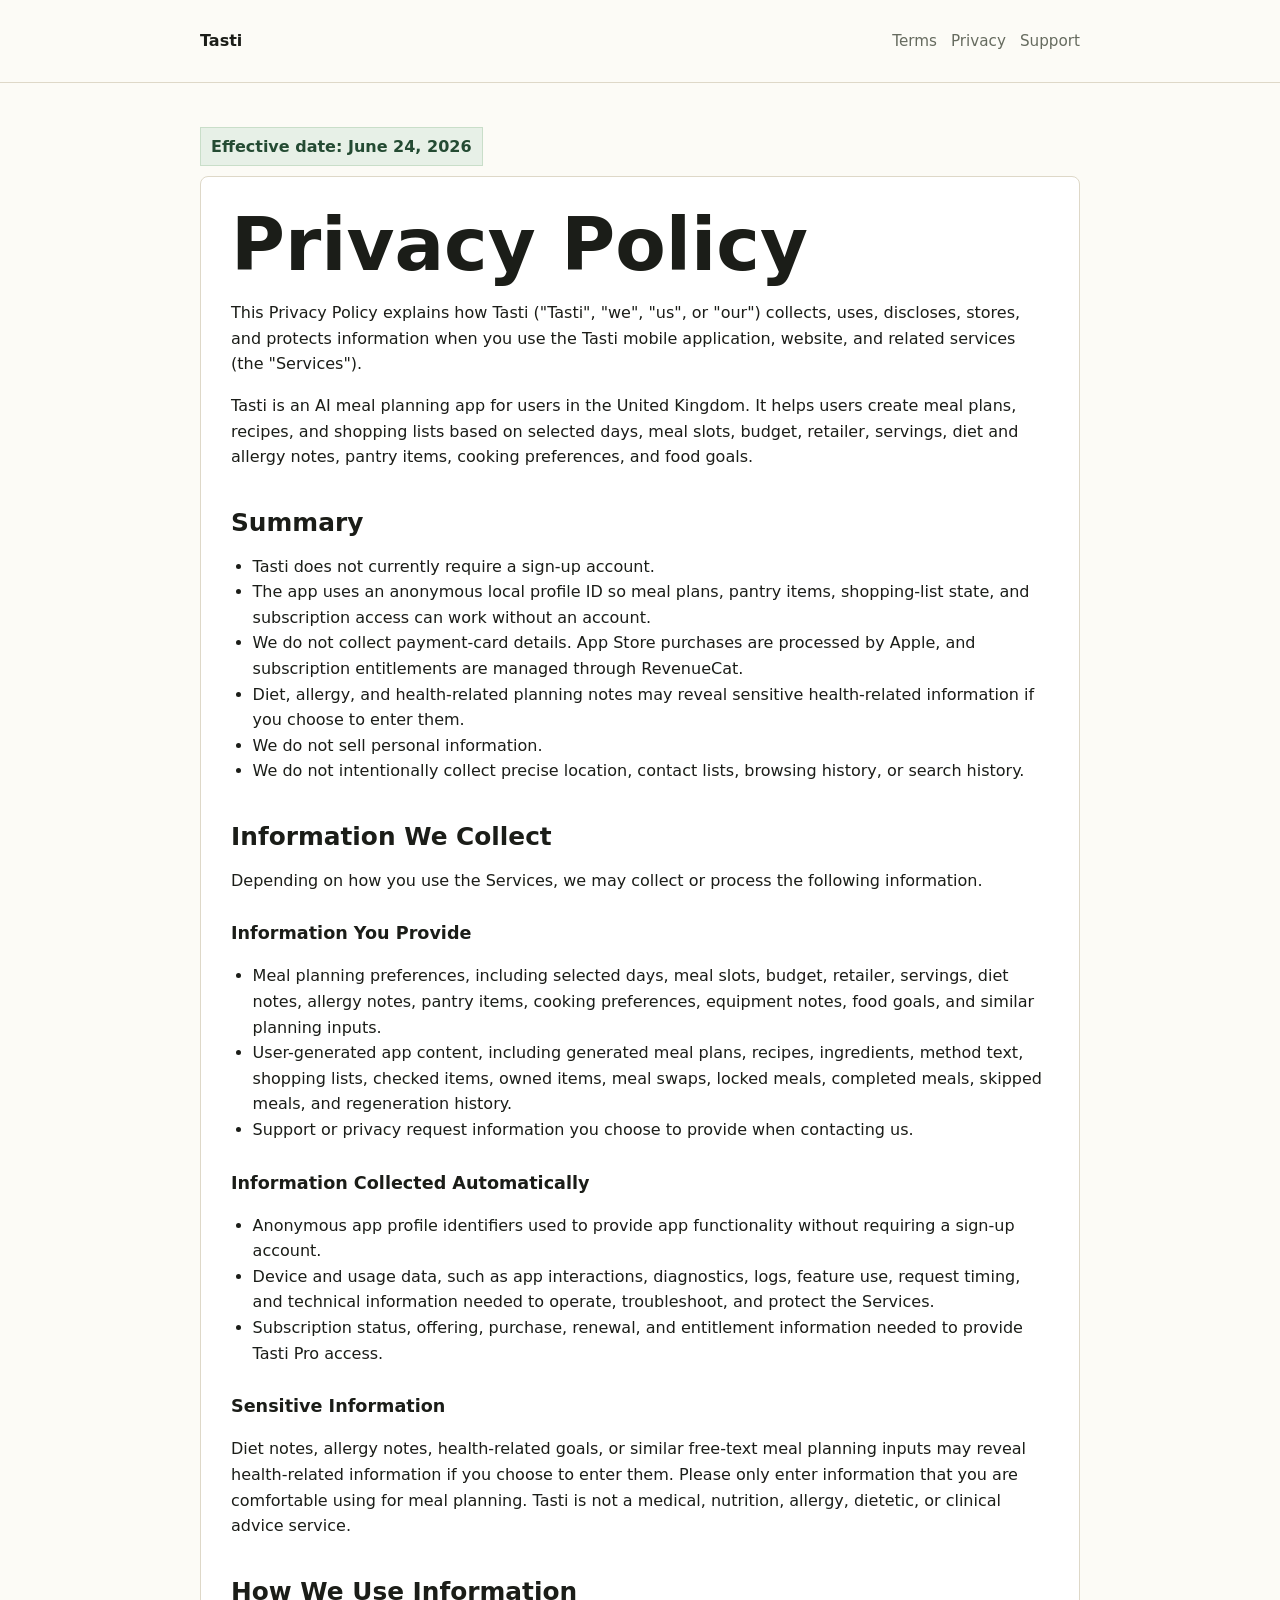
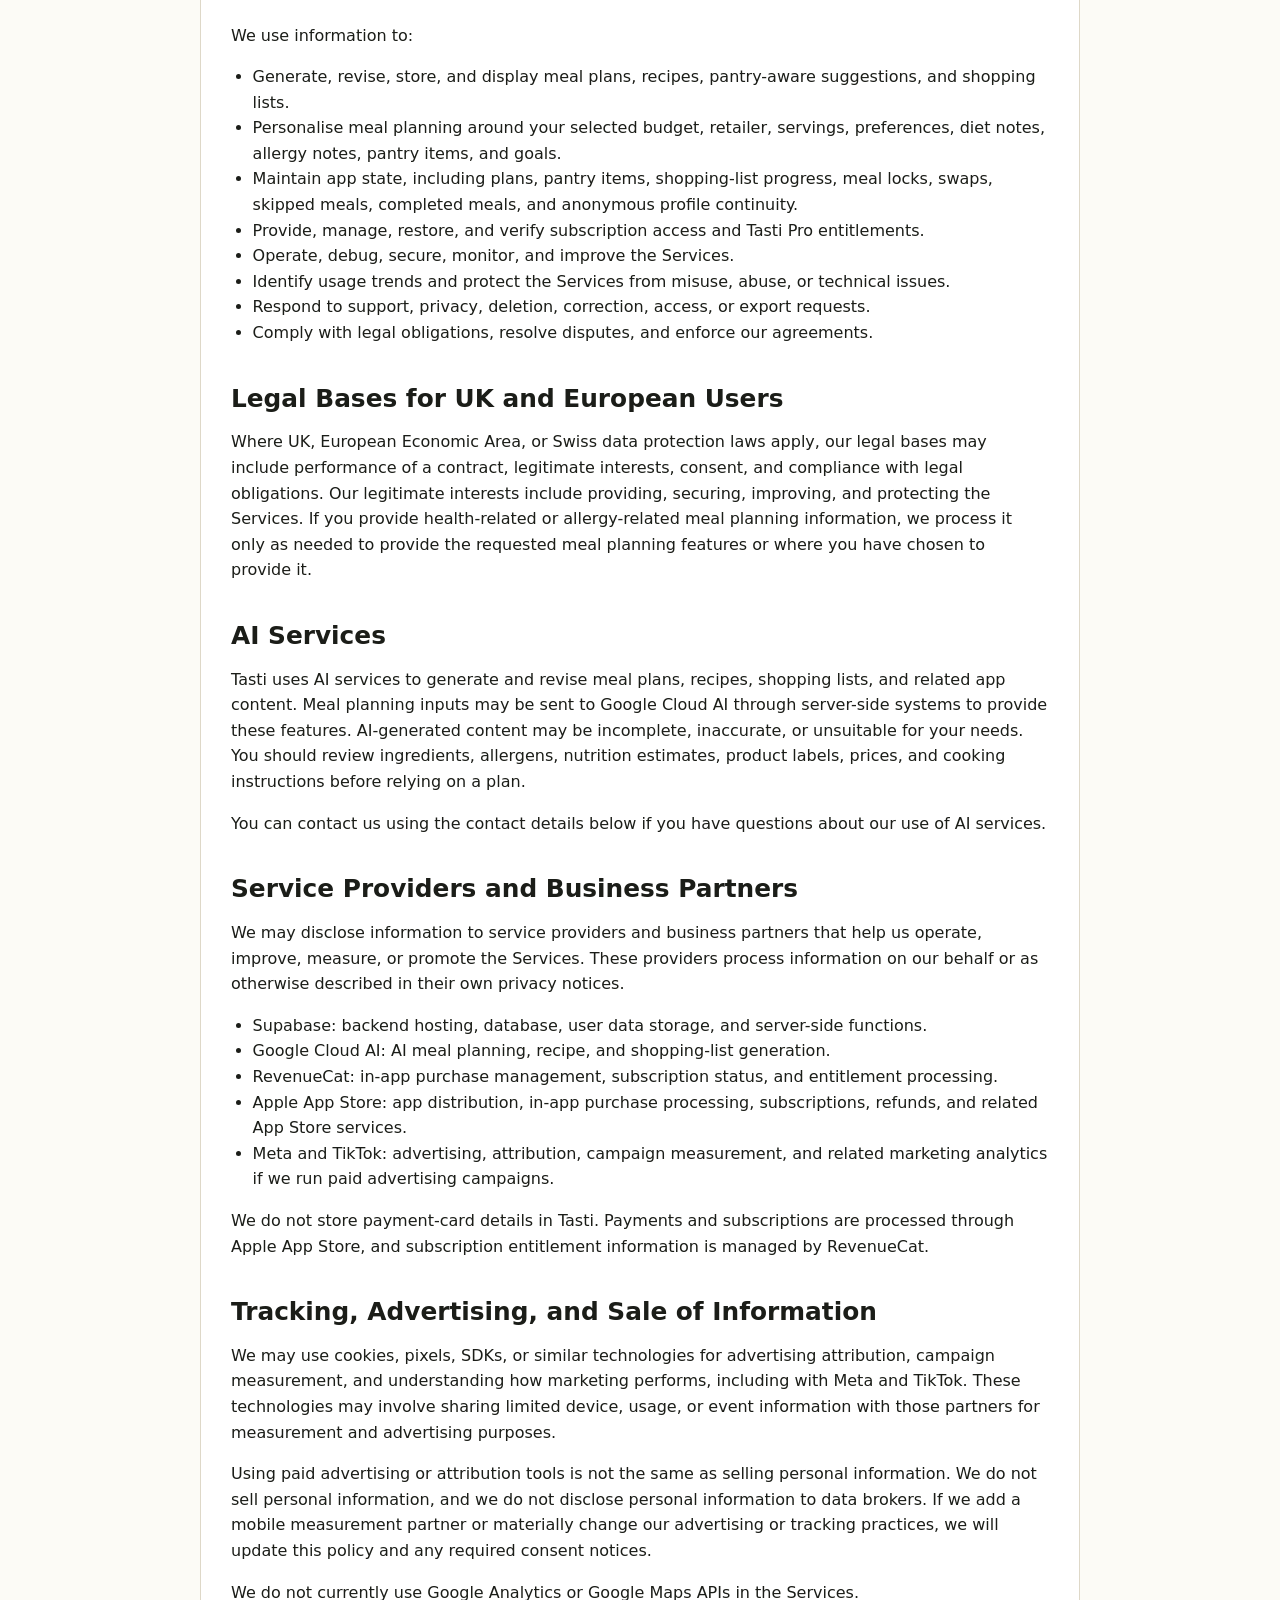
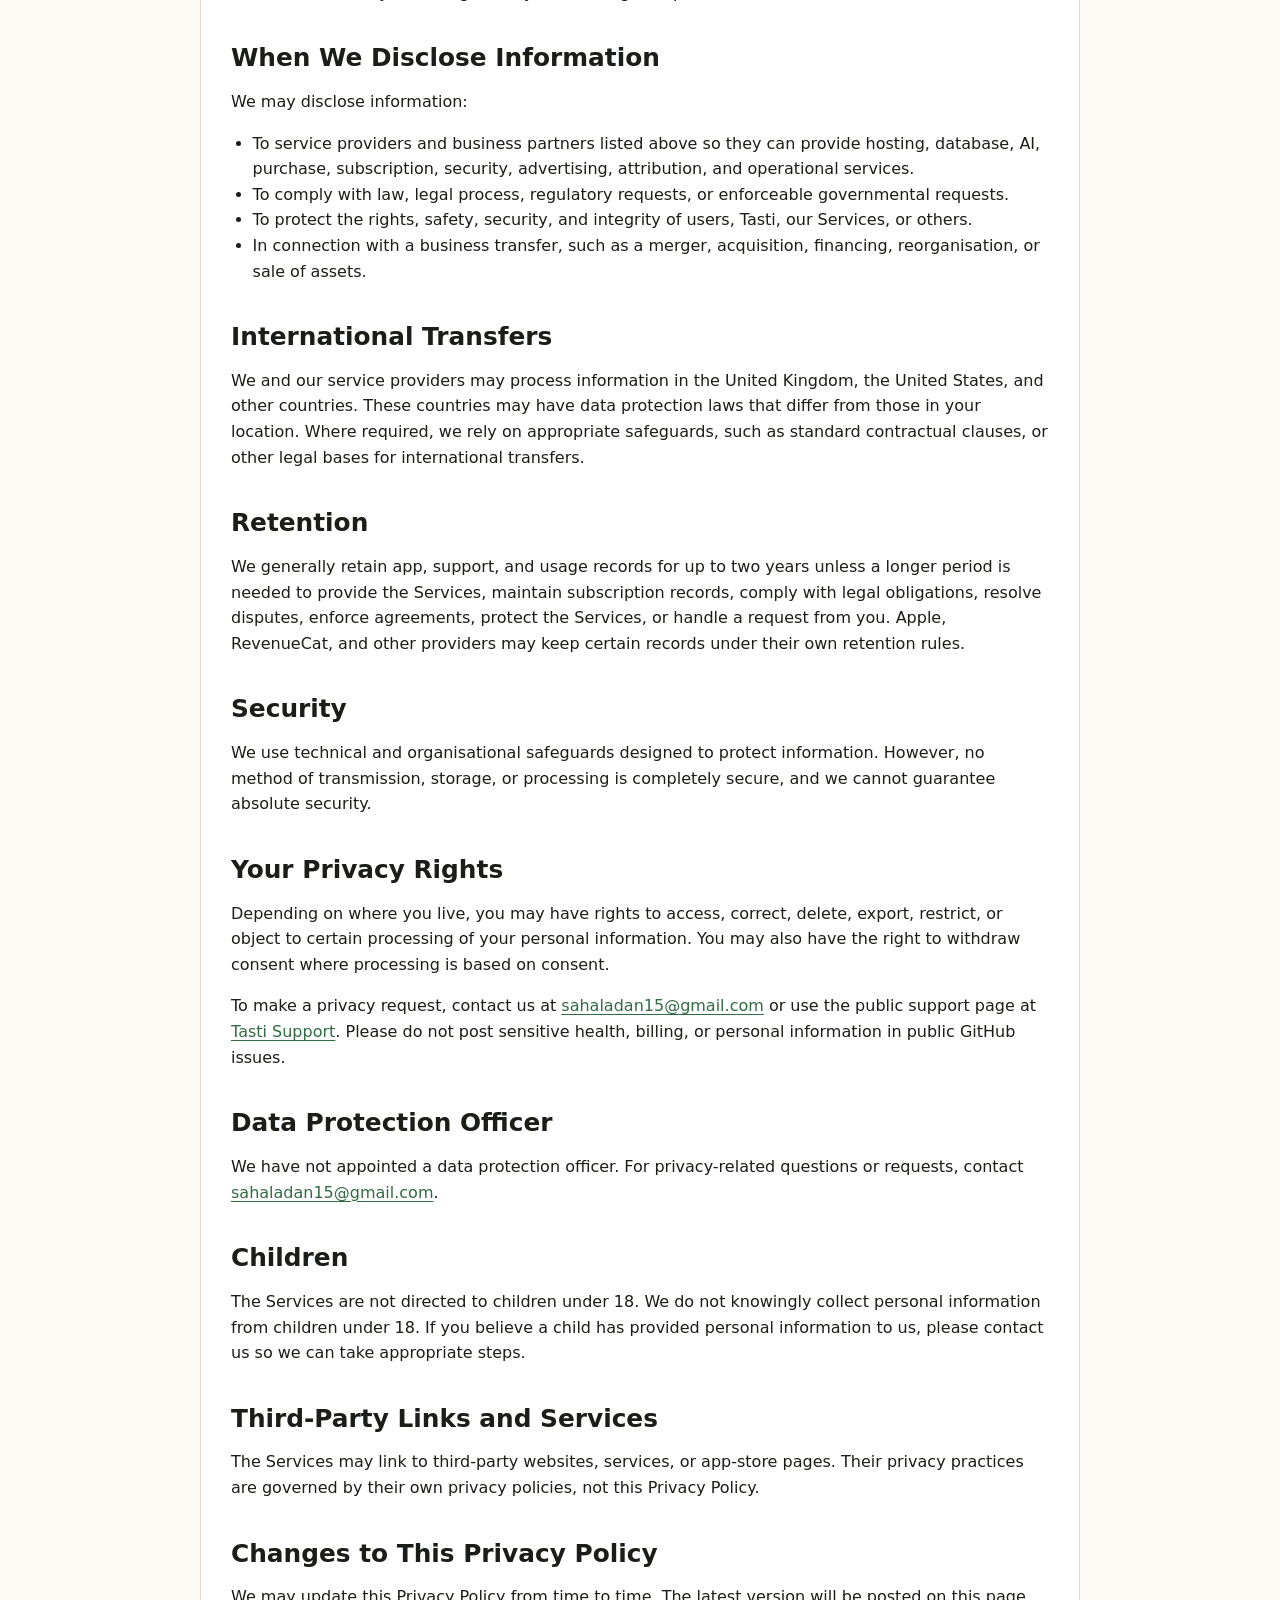
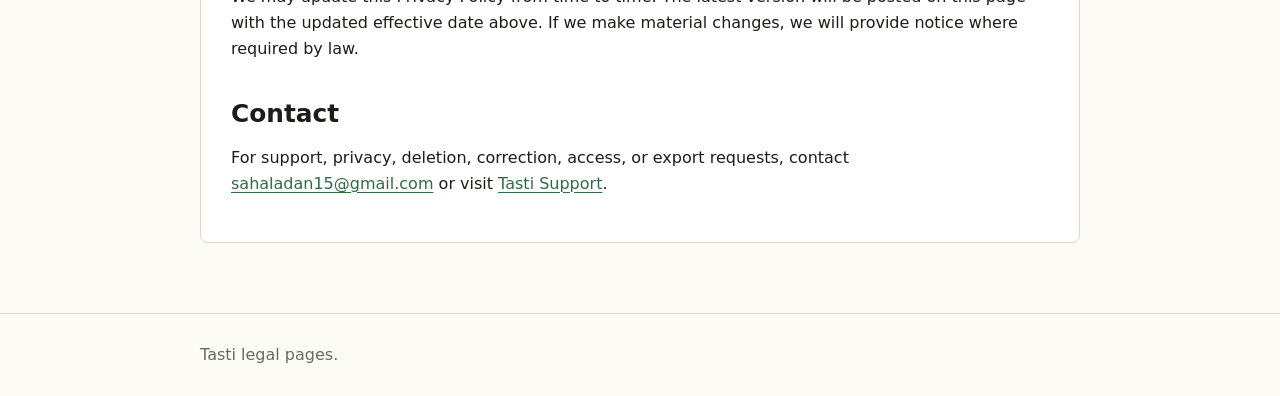
==== commit a41e09c2: "Rebrand legal pages for Tasti" ====
--- a/privacy/index.html
+++ b/privacy/index.html
@@ -3,14 +3,14 @@
   <head>
     <meta charset="utf-8">
     <meta name="viewport" content="width=device-width, initial-scale=1">
-    <title>Privacy Policy - Rilo Food</title>
-    <meta name="description" content="Privacy Policy for Rilo Food.">
+    <title>Privacy Policy - Tasti</title>
+    <meta name="description" content="Privacy Policy for Tasti.">
     <link rel="stylesheet" href="../assets/styles.css">
   </head>
   <body>
     <header class="site-header">
       <div class="wrap nav">
-        <a class="brand" href="../">Rilo Food</a>
+        <a class="brand" href="../">Tasti</a>
         <nav class="nav-links" aria-label="Legal pages">
           <a href="../terms/">Terms</a>
           <a href="../privacy/">Privacy</a>
@@ -23,12 +23,12 @@
       <p class="updated">Effective date: June 24, 2026</p>
       <article class="legal">
         <h1>Privacy Policy</h1>
-        <p>This Privacy Policy explains how Rilo Food ("Rilo Food", "we", "us", or "our") collects, uses, discloses, stores, and protects information when you use the Rilo Food mobile application, website, and related services (the "Services").</p>
-        <p>Rilo Food is an AI meal planning app for users in the United Kingdom. It helps users create meal plans, recipes, and shopping lists based on selected days, meal slots, budget, retailer, servings, diet and allergy notes, pantry items, cooking preferences, and food goals.</p>
+        <p>This Privacy Policy explains how Tasti ("Tasti", "we", "us", or "our") collects, uses, discloses, stores, and protects information when you use the Tasti mobile application, website, and related services (the "Services").</p>
+        <p>Tasti is an AI meal planning app for users in the United Kingdom. It helps users create meal plans, recipes, and shopping lists based on selected days, meal slots, budget, retailer, servings, diet and allergy notes, pantry items, cooking preferences, and food goals.</p>
 
         <h2>Summary</h2>
         <ul>
-          <li>Rilo Food does not currently require a sign-up account.</li>
+          <li>Tasti does not currently require a sign-up account.</li>
           <li>The app uses an anonymous local profile ID so meal plans, pantry items, shopping-list state, and subscription access can work without an account.</li>
           <li>We do not collect payment-card details. App Store purchases are processed by Apple, and subscription entitlements are managed through RevenueCat.</li>
           <li>Diet, allergy, and health-related planning notes may reveal sensitive health-related information if you choose to enter them.</li>
@@ -50,11 +50,11 @@
         <ul>
           <li>Anonymous app profile identifiers used to provide app functionality without requiring a sign-up account.</li>
           <li>Device and usage data, such as app interactions, diagnostics, logs, feature use, request timing, and technical information needed to operate, troubleshoot, and protect the Services.</li>
-          <li>Subscription status, offering, purchase, renewal, and entitlement information needed to provide Rilo Pro access.</li>
+          <li>Subscription status, offering, purchase, renewal, and entitlement information needed to provide Tasti Pro access.</li>
         </ul>
 
         <h3>Sensitive Information</h3>
-        <p>Diet notes, allergy notes, health-related goals, or similar free-text meal planning inputs may reveal health-related information if you choose to enter them. Please only enter information that you are comfortable using for meal planning. Rilo Food is not a medical, nutrition, allergy, dietetic, or clinical advice service.</p>
+        <p>Diet notes, allergy notes, health-related goals, or similar free-text meal planning inputs may reveal health-related information if you choose to enter them. Please only enter information that you are comfortable using for meal planning. Tasti is not a medical, nutrition, allergy, dietetic, or clinical advice service.</p>
 
         <h2>How We Use Information</h2>
         <p>We use information to:</p>
@@ -62,7 +62,7 @@
           <li>Generate, revise, store, and display meal plans, recipes, pantry-aware suggestions, and shopping lists.</li>
           <li>Personalise meal planning around your selected budget, retailer, servings, preferences, diet notes, allergy notes, pantry items, and goals.</li>
           <li>Maintain app state, including plans, pantry items, shopping-list progress, meal locks, swaps, skipped meals, completed meals, and anonymous profile continuity.</li>
-          <li>Provide, manage, restore, and verify subscription access and Rilo Pro entitlements.</li>
+          <li>Provide, manage, restore, and verify subscription access and Tasti Pro entitlements.</li>
           <li>Operate, debug, secure, monitor, and improve the Services.</li>
           <li>Identify usage trends and protect the Services from misuse, abuse, or technical issues.</li>
           <li>Respond to support, privacy, deletion, correction, access, or export requests.</li>
@@ -73,7 +73,7 @@
         <p>Where UK, European Economic Area, or Swiss data protection laws apply, our legal bases may include performance of a contract, legitimate interests, consent, and compliance with legal obligations. Our legitimate interests include providing, securing, improving, and protecting the Services. If you provide health-related or allergy-related meal planning information, we process it only as needed to provide the requested meal planning features or where you have chosen to provide it.</p>
 
         <h2>AI Services</h2>
-        <p>Rilo Food uses AI services to generate and revise meal plans, recipes, shopping lists, and related app content. Meal planning inputs may be sent to Google Cloud AI through server-side systems to provide these features. AI-generated content may be incomplete, inaccurate, or unsuitable for your needs. You should review ingredients, allergens, nutrition estimates, product labels, prices, and cooking instructions before relying on a plan.</p>
+        <p>Tasti uses AI services to generate and revise meal plans, recipes, shopping lists, and related app content. Meal planning inputs may be sent to Google Cloud AI through server-side systems to provide these features. AI-generated content may be incomplete, inaccurate, or unsuitable for your needs. You should review ingredients, allergens, nutrition estimates, product labels, prices, and cooking instructions before relying on a plan.</p>
         <p>You can contact us using the contact details below if you have questions about our use of AI services.</p>
 
         <h2>Service Providers and Business Partners</h2>
@@ -85,7 +85,7 @@
           <li>Apple App Store: app distribution, in-app purchase processing, subscriptions, refunds, and related App Store services.</li>
           <li>Meta and TikTok: advertising, attribution, campaign measurement, and related marketing analytics if we run paid advertising campaigns.</li>
         </ul>
-        <p>We do not store payment-card details in Rilo Food. Payments and subscriptions are processed through Apple App Store, and subscription entitlement information is managed by RevenueCat.</p>
+        <p>We do not store payment-card details in Tasti. Payments and subscriptions are processed through Apple App Store, and subscription entitlement information is managed by RevenueCat.</p>
 
         <h2>Tracking, Advertising, and Sale of Information</h2>
         <p>We may use cookies, pixels, SDKs, or similar technologies for advertising attribution, campaign measurement, and understanding how marketing performs, including with Meta and TikTok. These technologies may involve sharing limited device, usage, or event information with those partners for measurement and advertising purposes.</p>
@@ -97,7 +97,7 @@
         <ul>
           <li>To service providers and business partners listed above so they can provide hosting, database, AI, purchase, subscription, security, advertising, attribution, and operational services.</li>
           <li>To comply with law, legal process, regulatory requests, or enforceable governmental requests.</li>
-          <li>To protect the rights, safety, security, and integrity of users, Rilo Food, our Services, or others.</li>
+          <li>To protect the rights, safety, security, and integrity of users, Tasti, our Services, or others.</li>
           <li>In connection with a business transfer, such as a merger, acquisition, financing, reorganisation, or sale of assets.</li>
         </ul>
 
@@ -112,7 +112,7 @@
 
         <h2>Your Privacy Rights</h2>
         <p>Depending on where you live, you may have rights to access, correct, delete, export, restrict, or object to certain processing of your personal information. You may also have the right to withdraw consent where processing is based on consent.</p>
-        <p>To make a privacy request, contact us at <a href="mailto:sahaladan15@gmail.com">sahaladan15@gmail.com</a> or use the public support page at <a href="../support/">Rilo Support</a>. Please do not post sensitive health, billing, or personal information in public GitHub issues.</p>
+        <p>To make a privacy request, contact us at <a href="mailto:sahaladan15@gmail.com">sahaladan15@gmail.com</a> or use the public support page at <a href="../support/">Tasti Support</a>. Please do not post sensitive health, billing, or personal information in public GitHub issues.</p>
 
         <h2>Data Protection Officer</h2>
         <p>We have not appointed a data protection officer. For privacy-related questions or requests, contact <a href="mailto:sahaladan15@gmail.com">sahaladan15@gmail.com</a>.</p>
@@ -127,12 +127,12 @@
         <p>We may update this Privacy Policy from time to time. The latest version will be posted on this page with the updated effective date above. If we make material changes, we will provide notice where required by law.</p>
 
         <h2>Contact</h2>
-        <p>For support, privacy, deletion, correction, access, or export requests, contact <a href="mailto:sahaladan15@gmail.com">sahaladan15@gmail.com</a> or visit <a href="../support/">Rilo Support</a>.</p>
+        <p>For support, privacy, deletion, correction, access, or export requests, contact <a href="mailto:sahaladan15@gmail.com">sahaladan15@gmail.com</a> or visit <a href="../support/">Tasti Support</a>.</p>
       </article>
     </main>
 
     <footer class="site-footer">
-      <div class="wrap muted">Rilo Food legal pages.</div>
+      <div class="wrap muted">Tasti legal pages.</div>
     </footer>
   </body>
 </html>
